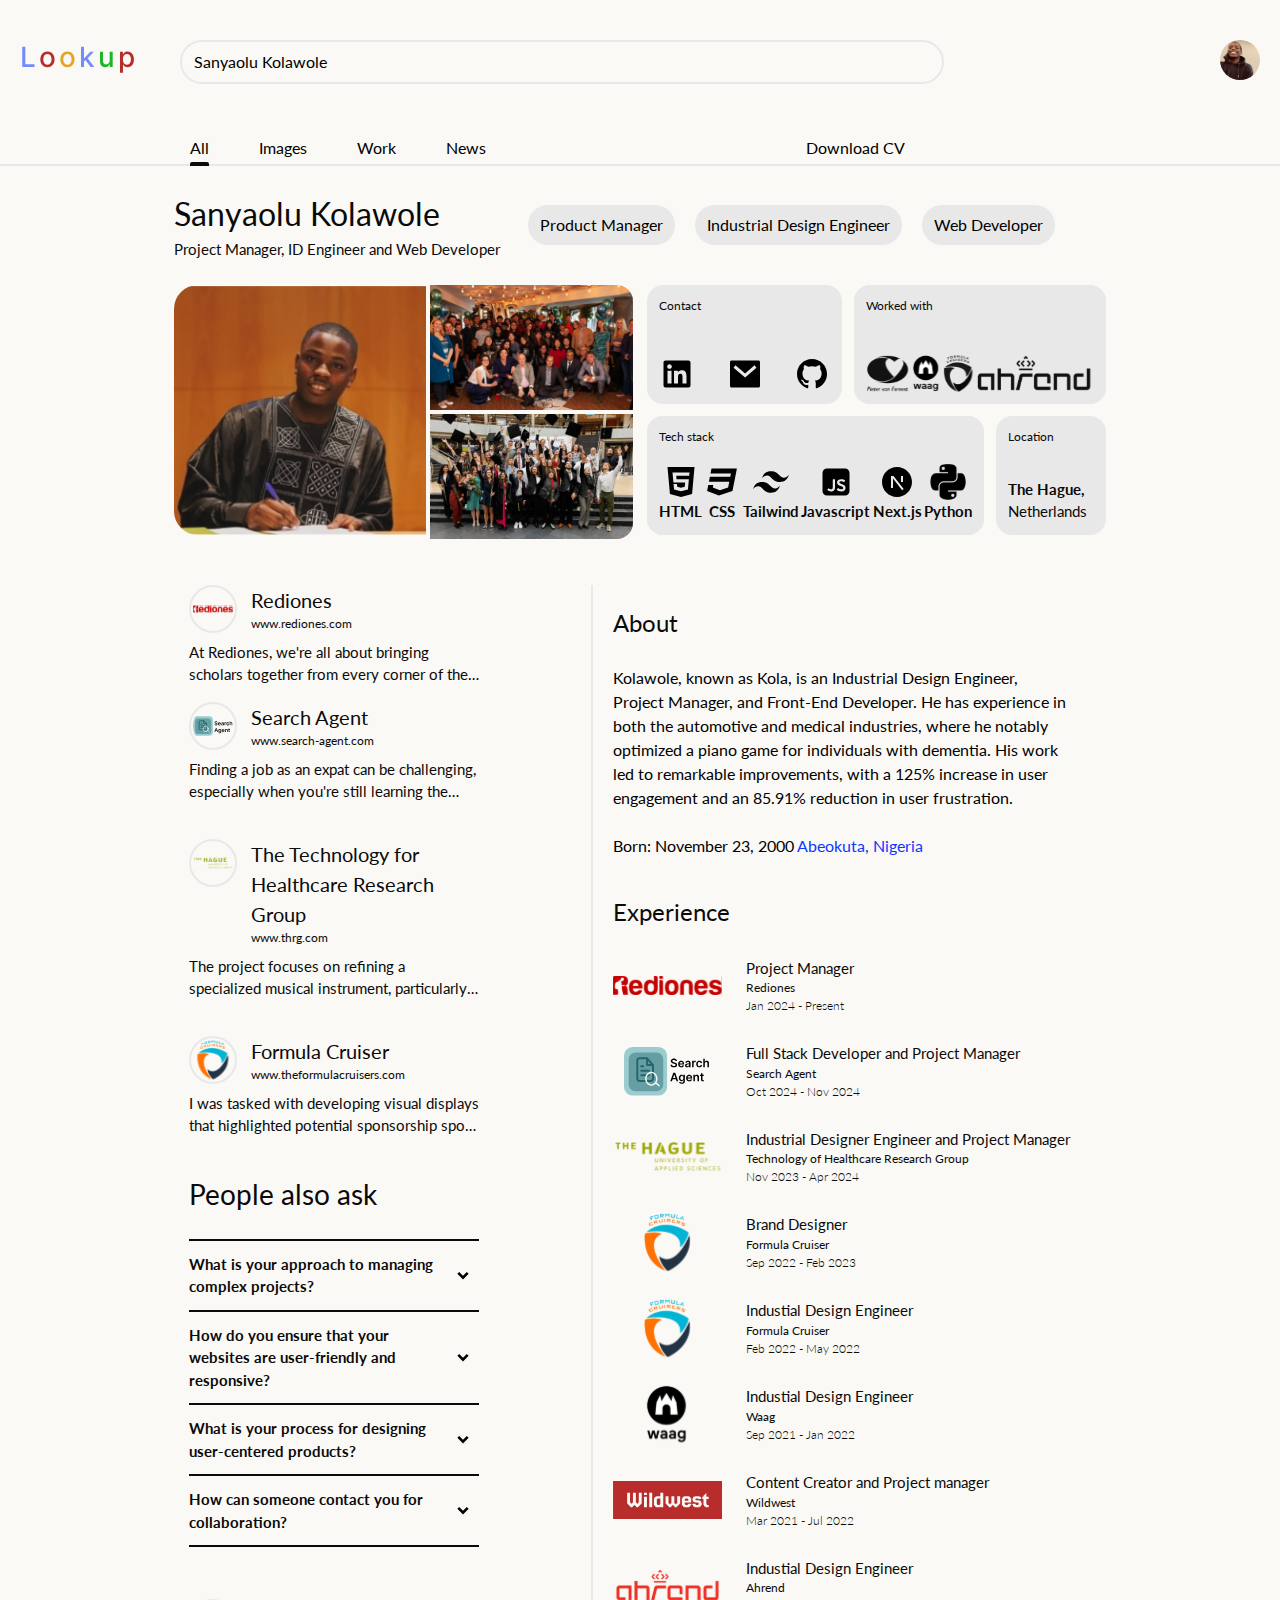
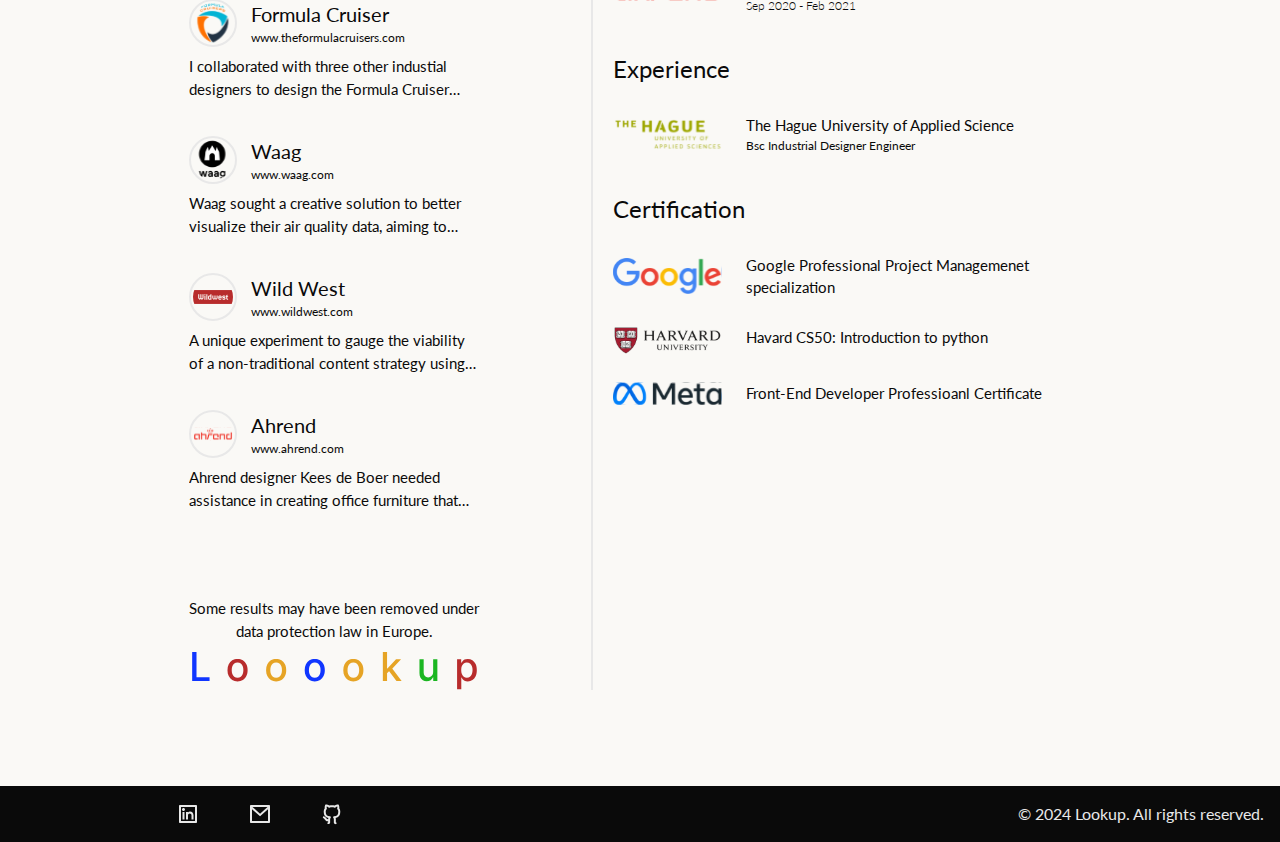
==== index.html @ 311775d8 "updated wildwest logo" ====
<!DOCTYPE html>
<html lang="en">
  <head>
    <meta charset="UTF-8" />
    <meta name="viewport" content="width=device-width, initial-scale=1.0" />
    <title>lookup</title>
    <link rel="stylesheet" href="src/output.css" />
    <link rel="preconnect" href="https://fonts.googleapis.com" />
    <link rel="preconnect" href="https://fonts.gstatic.com" crossorigin />
    <link
      href="https://fonts.googleapis.com/css2?family=Lato:ital,wght@0,100;0,300;0,400;0,700;0,900;1,100;1,300;1,400;1,700;1,900&display=swap"
      rel="stylesheet"
    />
    <script>
      !(function (t, e) {
        var o, n, p, r;
        e.__SV ||
          ((window.posthog = e),
          (e._i = []),
          (e.init = function (i, s, a) {
            function g(t, e) {
              var o = e.split(".");
              2 == o.length && ((t = t[o[0]]), (e = o[1])),
                (t[e] = function () {
                  t.push([e].concat(Array.prototype.slice.call(arguments, 0)));
                });
            }
            ((p = t.createElement("script")).type = "text/javascript"),
              (p.crossOrigin = "anonymous"),
              (p.async = !0),
              (p.src =
                s.api_host.replace(".i.posthog.com", "-assets.i.posthog.com") +
                "/static/array.js"),
              (r = t.getElementsByTagName("script")[0]).parentNode.insertBefore(
                p,
                r
              );
            var u = e;
            for (
              void 0 !== a ? (u = e[a] = []) : (a = "posthog"),
                u.people = u.people || [],
                u.toString = function (t) {
                  var e = "posthog";
                  return (
                    "posthog" !== a && (e += "." + a), t || (e += " (stub)"), e
                  );
                },
                u.people.toString = function () {
                  return u.toString(1) + ".people (stub)";
                },
                o =
                  "init capture register register_once register_for_session unregister unregister_for_session getFeatureFlag getFeatureFlagPayload isFeatureEnabled reloadFeatureFlags updateEarlyAccessFeatureEnrollment getEarlyAccessFeatures on onFeatureFlags onSessionId getSurveys getActiveMatchingSurveys renderSurvey canRenderSurvey getNextSurveyStep identify setPersonProperties group resetGroups setPersonPropertiesForFlags resetPersonPropertiesForFlags setGroupPropertiesForFlags resetGroupPropertiesForFlags reset get_distinct_id getGroups get_session_id get_session_replay_url alias set_config startSessionRecording stopSessionRecording sessionRecordingStarted captureException loadToolbar get_property getSessionProperty createPersonProfile opt_in_capturing opt_out_capturing has_opted_in_capturing has_opted_out_capturing clear_opt_in_out_capturing debug".split(
                    " "
                  ),
                n = 0;
              n < o.length;
              n++
            )
              g(u, o[n]);
            e._i.push([i, s, a]);
          }),
          (e.__SV = 1));
      })(document, window.posthog || []);
      posthog.init("phc_yJluvM4KybsiggqCRizB8sXLHaug8y3maXIT8LB8b5T", {
        api_host: "https://eu.i.posthog.com",
        person_profiles: "identified_only", // or 'always' to create profiles for anonymous users as well
      });
    </script>
  </head>
  <body class="bg-[#FAF9F6] font-sans flex-grow">
    <!-- header starts here -->
    <header class="min-h-11 px-5 pt-10 pb-[32px] md:pb-[52px]">
      <div
        class="hdrContainer flex flex-col flex-wrap space-x-0 sm:space-x-7 sm:flex-row gap-4"
      >
        <div class="sm:mb-0 flex justify-center">
          <a href=""
            ><img src="assets/logo/logo.svg" alt="lookup logo" class="block"
          /></a>
        </div>
        <div class="flex-1">
          <input
            type="text"
            value="Sanyaolu Kolawole"
            class="border-[#E8E8E8] border-2 bg-[#faf9f6] px-3 py-2 bg-none max-w-[764px] w-full rounded-full"
            readonly
            name="search"
          />
        </div>
        <div>
          <img
            src="assets/images/profile.jpg"
            alt="profile picture"
            class="size-10 rounded-full hidden sm:block"
          />
        </div>
      </div>
    </header>

    <!-- nav starts here -->
    <nav class="border-b-2 border-b-[#e8e8e8]">
      <ul class="flex pl-[15px] items-center xl:pl-[190px]">
        <!-- all -->
        <li
          class="relative flex justify-center items-center mr-[25px] sm:mr-[50px] group js-nav"
        >
          <a href="" class="pb-1"
            >All
            <span
              class="rounded-t-sm border-2 border-[#0a0a0a] absolute mt-[26px] left-0 right-0 opacity-100 js-navline"
            ></span>
          </a>
        </li>

        <!-- images -->
        <li
          class="relative flex justify-center items-center mr-[25px] sm:mr-[50px] group js-nav"
        >
          <a class="pb-1 cursor-pointer" onclick="runimages()"
            >Images
            <span
              class="rounded-t-sm border-2 border-[#0a0a0a] absolute mt-[26px] left-0 right-0 opacity-0 js-navline"
            ></span>
          </a>
        </li>

        <!-- work -->
        <li
          class="relative flex justify-center items-center mr-[25px] sm:mr-[50px] group cursor-pointer js-nav open"
        >
          <a class="pb-1 js-work" onclick="runProjects()"
            >Work
            <span
              class="rounded-t-sm border-2 border-[#0a0a0a] absolute mt-[26px] left-0 right-0 opacity-0 js-navline"
            ></span>
          </a>
        </li>

        <!-- News -->
        <li
          class="relative flex justify-center items-center mr-[25px] sm:mr-[50px] group js-nav cursor-pointer"
          onclick="myNews()"
        >
          <a class="pb-1"
            >News
            <span
              class="rounded-t-sm border-2 border-[#0a0a0a] absolute mt-[26px] left-0 right-0 opacity-0 js-navline"
            ></span>
          </a>
        </li>
        <!-- cv uses media queries -->
        <li
          class="relative flex justify-end items-center sm:ml-[30px] md:ml-[50px] lg:ml-[270px] group"
        >
          <a href="assets/My resume.pdf" download class="pb-1">
            <span class="block max-s-phone:hidden">Download CV</span>
            <span class="hidden max-s-phone:block">CV</span>
          </a>
        </li>
      </ul>
    </nav>

    <!-- profile section starts here -->
    <section class="px-[15px] mt-[24px] js-profile xl:px-[174px]">
      <!-- roles nav starts here -->
      <header class="flex items-center mb-[16px] sm:mb-[36px] lg:mb-0">
        <div>
          <h1>Sanyaolu Kolawole</h1>
          <h5>Project Manager, ID Engineer and Web Developer</h5>
        </div>
        <!-- filter btn starts here -->
        <div
          class="flex-grow flex-wrap hidden items-center ml-[5px] min-h-[42px] sm:flex md:ml-[28px] md:space-x-[20px]"
        >
          <a
            class="filter-btn rounded-full bg-[#e8e8e8] px-3 py-2 cursor-pointer mr-[2px] mb-[8px] md:mr-0 md:mb-0"
            data-filter="pm"
          >
            Product Manager
          </a>
          <a
            class="filter-btn rounded-full bg-[#e8e8e8] px-3 py-2 cursor-pointer"
            data-filter="ide"
          >
            <span class="block lg-fit:hidden">IDE</span>
            <span class="hidden lg-fit:block">Industrial Design Engineer</span>
          </a>
          <a
            class="filter-btn rounded-full bg-[#e8e8e8] px-3 py-2 cursor-pointer"
            data-filter="webdev"
          >
            Web Developer
          </a>
        </div>
      </header>

      <!-- filter btn for screen below 640px -->
      <div
        class="flex-wrap justify-between flex items-center min-h-[42px] sm:hidden mb-4"
      >
        <a
          class="filter-btn rounded-full bg-[#e8e8e8] px-3 py-2 cursor-pointer"
          data-filter="pm"
        >
          Product Manager
        </a>

        <!-- web dev starts here -->
        <a
          class="filter-btn rounded-full bg-[#e8e8e8] px-3 py-2 cursor-pointer"
          data-filter="webdev"
        >
          Web Developer
        </a>

        <!-- ide starts here -->
        <a
          class="filter-btn rounded-full bg-[#e8e8e8] px-3 py-2 cursor-pointer max-s-phone:mt-2"
          data-filter="ide"
        >
          <span class="block sm-fit:hidden">IDE</span>
          <span class="block max-sm-fit:hidden"
            >Industrial Design Engineer</span
          >
        </a>
      </div>

      <!-- image and contact section -->
      <section
        class="mt-[24px] flex flex-col w-full mb-[50px] js-aboutMe lg:flex-row"
      >
        <!-- image saction starts here -->
        <section
          class="flex h-[200px] md:h-[250px] space-x-1 w-full mb-4 lg:mb-0 lg:max-w-[750px]"
        >
          <img
            src="assets/images/main.jpg"
            alt=""
            class="rounded-l-3xl w-[55%] object-cover"
          />
          <div class="flex flex-col space-y-1 h-full w-[45%]">
            <img
              src="assets/images/main1.jpg"
              alt=""
              class="h-1/2 rounded-tr-2xl object-cover"
            />
            <img
              src="assets/images/main2.jpg"
              alt=""
              class="h-1/2 rounded-br-2xl object-cover"
            />
          </div>
        </section>

        <!-- contact section starts here -->
        <section
          class="grid grid-cols-[150px_1fr_auto] md:grid-cols-[195px_1fr_auto] grid-rows-2 gap-3 w-full lg:ml-[14px] lg:max-w-[500px]"
        >
          <!-- contact starts -->
          <div
            class="flex flex-col justify-between p-[12px] bg-[#e8e8e8] rounded-2xl"
          >
            <h6>Contact</h6>
            <div class="flex justify-between">
              <a
                href="https://www.linkedin.com/in/kolawole-sanyaolu-31812419a/"
                target="_blank"
                rel="noopener noreferrer"
                ><img src="assets/logo/linkedin-box-fill.svg" alt=""
              /></a>
              <a
                href="mailto:sanyaolukolawole202@gmail.com"
                target="_blank"
                rel="noopener noreferrer"
                ><img src="assets/logo/mail-fill.svg" alt=""
              /></a>
              <a
                href="https://github.com/emmanuelmax123"
                target="_blank"
                rel="noopener noreferrer"
                ><img src="assets/logo/github-fill.svg" alt=""
              /></a>
            </div>
          </div>

          <!-- worked with starts -->
          <div class="col-span-2 bg-[#e8e8e8] rounded-2xl">
            <div
              class="flex flex-col justify-between p-[12px] bg-[#e8e8e8] rounded-2xl h-full"
            >
              <h6>Worked with</h6>
              <div class="flex justify-between">
                <a
                  href="https://pietervanforeest.nl/"
                  target="_blank"
                  rel="noopener noreferrer"
                  ><img
                    src="assets/logo/pvf.svg"
                    alt=""
                    class="hidden xs-higher:block"
                /></a>

                <a
                  href="https://waag.org/en/"
                  target="_blank"
                  rel="noopener noreferrer"
                  ><img src="assets/logo/waag.svg" alt=""
                /></a>

                <a
                  href="https://theformulacruisers.com/"
                  target="_blank"
                  rel="noopener noreferrer"
                  ><img
                    src="assets/logo/fc.svg"
                    alt=""
                    class="hidden xs-higher:block"
                /></a>

                <a
                  href="https://www.ahrend.com/en/"
                  target="_blank"
                  rel="noopener noreferrer"
                  ><img src="assets/logo/ahrend.svg" alt=""
                /></a>
              </div>
            </div>
          </div>

          <!-- tech stach starts here -->
          <div class="col-span-3 md:col-span-2 bg-[#e8e8e8] rounded-2xl">
            <div
              class="flex flex-col justify-between p-[12px] bg-[#e8e8e8] rounded-2xl h-full"
            >
              <h6>Tech stack</h6>
              <div class="flex justify-between items-center">
                <div class="flex flex-col items-center">
                  <img src="assets/logo/html5-fill.svg" alt="" />
                  <h5 class="font-bold">HTML</h5>
                </div>
                <div class="flex flex-col items-center">
                  <img src="assets/logo/css3-fill.svg" alt="" />
                  <h5 class="font-bold">CSS</h5>
                </div>
                <div class="flex flex-col items-center max-s-phone:hidden">
                  <img src="assets/logo/tailwind-css-fill.svg" alt="" />
                  <h5 class="font-bold block max-xs-:hidden">Tailwind</h5>
                  <h5 class="font-bold hidden xs-:block">Tailwind Css</h5>
                </div>
                <div class="flex flex-col items-center">
                  <img src="assets/logo/javascript-fill.svg" alt="" />
                  <h5 class="font-bold">Javascript</h5>
                </div>
                <div class="flex flex-col items-center">
                  <img src="assets/logo/nextjs-fill.svg" alt="" />
                  <h5 class="font-bold">Next.js</h5>
                </div>
                <div class="flex flex-col items-center">
                  <img src="assets/logo/python.svg" alt="" />
                  <h5 class="font-bold">Python</h5>
                </div>
              </div>
            </div>
          </div>

          <!-- location starts here -->
          <div
            class="flex-col justify-between p-[12px] bg-[#e8e8e8] rounded-2xl h-full w-[110px] hidden md:flex"
          >
            <h6>Location</h6>
            <h5><span class="font-bold">The Hague, </span><br />Netherlands</h5>
          </div>
        </section>
      </section>
    </section>

    <!-- main contennt starts here -->
    <div
      class="px-[15px] flex js-maincontent xl:mx-[174px] lg:mt-[24px] min-h-[260px]"
    >
      <!-- experience post -->
      <section
        class="flex flex-col w-full js-main xl:pr-28 lg:max-w-[750px] lg:pr-16"
      >
        <!-- about me section for smaller screen -->
        <section class="mb-[36px] lg:hidden js-smallAbout">
          <h3 class="mb-3 lg:mb-[25px]">About</h3>
          <p class="mb-2">
            Kolawole, known as Kola, is an Industrial Design Engineer, Project
            Manager, and Front-End Developer. He has experience in both the
            automotive and medical industries, where he notably optimized a
            piano game for individuals with dementia. His work led to remarkable
            improvements, with a 125% increase in user engagement and an 85.91%
            reduction in user frustration.
          </p>

          <p>
            Born: November 23, 2000
            <a
              href="https://www.google.com/maps/place/Abeokuta,+Ogun+State,+Nigeria/@7.167355,3.277574,12z/data=!3m1!4b1!4m6!3m5!1s0x103a4bf6995dfc7f:0x6734fcf62892478d!8m2!3d7.147502!4d3.3619356!16zL20vMDEwZHI?entry=ttu&g_ep=EgoyMDI0MTAyMy4wIKXMDSoASAFQAw%3D%3D"
              class="text-[#1036FF]"
              target="_blank"
              rel="noopener noreferrer"
              >Abeokuta, Nigeria</a
            >
          </p>
          <!-- location starts here -->
          <p class="hidden max-md:block mt-1">
            Location:
            <a
              href="https://www.google.com/maps/place/The+Hague/@52.071731,4.2274677,12z/data=!3m1!4b1!4m6!3m5!1s0x47c5b72f4298bd71:0x400de5a8d1e6c10!8m2!3d52.0704978!4d4.3006999!16zL20vMDdnMF8?entry=ttu&g_ep=EgoyMDI0MTAyOS4wIKXMDSoASAFQAw%3D%3D"
              class="text-[#1036FF]"
              target="_blank"
              rel="noopener noreferrer"
              >The Hague</a
            >, Netherlands
          </p>
        </section>

        <!-- Rediones start -->
        <div class="flex flex-col mb-[16px] pm js-forNews">
          <div class="flex">
            <img
              src="assets/logo/rediones-color.svg"
              alt=""
              class="rounded-full size-12 mr-[14px] border-2 border-[#e8e8e8] p-[2px] flex justify-center items-center cursor-pointer"
            />
            <div class="mb-2">
              <h4>Rediones</h4>
              <a target="_blank" rel="noopener noreferrer"
                ><h6>www.rediones.com</h6></a
              >
            </div>
          </div>
          <div class="line-clamp-2 open-btn cursor-pointer">
            <h5>
              At Rediones, we're all about bringing scholars together from every
              corner of the world. Our platform creates an inclusive and diverse
              community where sharing ideas, working on exciting projects,
              making new friends, and even having some fun are all part of the
              journey.
            </h5>
          </div>

          <!-- dialog starts here -->
          <dialog
            class="p-5 flex-col bg-[#faf9f6] rounded-2xl outline-none text-[#0a0a0a] modal max-md:max-w-[90%] lg:max-w-[1000px]"
          >
            <!-- cancel icon starts here -->
            <div
              class="h-[36px] close-btn float-end rounded-2xl cursor-pointer"
            >
              <img src="assets/logo/close-fill.svg" alt="" />
            </div>

            <!-- hero image + info starts here -->
            <div class="flex w-full max-md:flex-col">
              <img
                src="assets/images/rediones landing page.svg"
                alt=""
                class="w-[498px] h-[256px] mr-5 rounded-xl border-2 border-[#e8e8e8] max-md:mb-4 max-md:w-full max-md:h-full max-s-phone:mr-0"
              />
              <div
                class="space-y-5 flex flex-col justify-center mr-[25px] max-s-phone:mr-0"
              >
                <!-- aboust starts here -->
                <div class="flex items-start">
                  <h3 class="w-1/5 max-s-phone:w-1/3">About</h3>
                  <p class="w-4/5 max-s-phone:w-2/3">
                    At Rediones, we're all about bringing scholars together from
                    every corner of the world. Our platform creates an inclusive
                    and diverse community where sharing ideas, working on
                    exciting projects, making new friends, and even having some
                    fun are all part of the journey.
                  </p>
                </div>

                <!-- role starts here -->
                <div class="flex items-center">
                  <h3 class="w-1/5 max-s-phone:w-1/3">Role</h3>
                  <p class="w-4/5 max-s-phone:w-2/3">
                    Project Manager & Founder
                  </p>
                </div>

                <!-- tech stack -->
                <div class="flex items-center">
                  <h3 class="w-1/5 max-s-phone:w-1/3">Stack</h3>
                  <div class="w-4/5 space-x-2 flex max-s-phone:w-2/3">
                    <img src="assets/logo/file-excel-2-fill.svg" alt="" />
                    <img src="assets/logo/file-word-2-fill.svg" alt="" />
                    <img src="assets/logo/notion-fill.svg" alt="" />
                  </div>
                </div>
              </div>
            </div>
          </dialog>
        </div>

        <!-- search agarnt start -->
        <div class="flex flex-col mb-[36px] webdev pm js-forNews">
          <div class="flex">
            <img
              src="assets/logo/searchagent.svg"
              alt=""
              class="rounded-full size-12 mr-[14px] border-2 border-[#e8e8e8] p-[2px] flex justify-center items-center cursor-pointer"
            />
            <div class="mb-2">
              <h4>Search Agent</h4>
              <a target="_blank" rel="noopener noreferrer"
                ><h6>www.search-agent.com</h6></a
              >
            </div>
          </div>
          <div class="line-clamp-2 open-btn cursor-pointer">
            <h5>
              Finding a job as an expat can be challenging, especially when
              you're still learning the local language. That's why I decided to
              build Search Agent—a web scraping platform that filters job
              listings based on your preferred language.
            </h5>
          </div>

          <!-- dialog starts here -->
          <dialog
            class="p-5 flex-col bg-[#faf9f6] rounded-2xl outline-none text-[#0a0a0a] modal max-md:max-w-[90%] lg:max-w-[1000px]"
          >
            <!-- cancel icon starts here -->
            <div
              class="h-[36px] close-btn float-end rounded-2xl cursor-pointer"
            >
              <img src="assets/logo/close-fill.svg" alt="" />
            </div>

            <!-- hero image + info starts here -->
            <div class="flex w-full max-md:flex-col">
              <img
                src="assets/images/searchagent.jpg"
                alt=""
                class="w-[498px] h-[256px] mr-5 rounded-xl border-2 border-[#e8e8e8] max-sm:object-contain max-md:mb-4 max-md:w-full max-md:h-full max-s-phone:mr-0"
              />
              <div
                class="space-y-5 flex flex-col justify-center mr-[25px] max-s-phone:mr-0"
              >
                <!-- aboust starts here -->
                <div class="flex items-start">
                  <h3 class="w-1/5 max-s-phone:w-1/3">About</h3>
                  <p class="w-4/5 max-s-phone:w-2/3">
                    Finding a job as an expat can be challenging, especially
                    when you're still learning the local language. That's why I
                    decided to build Search Agent—a web scraping platform that
                    filters job listings based on your preferred language.
                  </p>
                </div>

                <!-- role starts here -->
                <div class="flex items-center">
                  <h3 class="w-1/5 max-s-phone:w-1/3">Role</h3>
                  <p class="w-4/5 max-s-phone:w-2/3">Full Stack Developer</p>
                </div>

                <!-- tech stack -->
                <div class="flex items-center">
                  <h3 class="w-1/5 max-s-phone:w-1/3">Stack</h3>
                  <div class="w-4/5 space-x-2 flex max-s-phone:w-2/3">
                    <img src="assets/logo/html5-fill.svg" alt="" />
                    <img src="assets/logo/tailwind-css-fill.svg" alt="" />
                    <img src="assets/logo/javascript-fill.svg" alt="" />
                  </div>
                </div>

                <!-- view code -->
                <div class="flex items-center">
                  <h3 class="w-1/5 max-s-phone:w-1/3">Code</h3>
                  <button class="w-4/5 focus:outline-none max-s-phone:w-2/3">
                    <a
                      href="https://github.com/emmanuelmax123/front-end.git"
                      target="_blank"
                      rel="noopener noreferrer"
                    >
                      <img src="assets/logo/github-fill.svg" alt=""
                    /></a>
                  </button>
                </div>
              </div>
            </div>
          </dialog>
        </div>

        <!-- mdt starts -->
        <div class="flex flex-col mb-[36px] ide pm js-forNews">
          <div class="flex">
            <img
              src="assets/logo/thaus-color.svg"
              alt=""
              class="rounded-full size-12 mr-[14px] border-2 border-[#e8e8e8] p-[2px]"
            />
            <div class="mb-2">
              <h4>The Technology for Healthcare Research Group</h4>
              <a
                data-href="https://www.thuas.com/research/research-groups/technology-health-care"
                target="_blank"
                class="rmvlink"
                rel="noopener noreferrer"
                ><h6>www.thrg.com</h6></a
              >
            </div>
          </div>
          <div class="line-clamp-2 open-btn cursor-pointer">
            <h5>
              The project focuses on refining a specialized musical instrument,
              particularly a piano, designed to cater to individuals with
              dementia. In this project, I collaborated with two music therapist
              to test the prototype with dementia patients, reviewd my finding
              and use
            </h5>
          </div>

          <!-- dialog starts here -->
          <dialog
            class="p-5 flex-col bg-[#faf9f6] rounded-2xl outline-none text-[#0a0a0a] modal max-md:max-w-[90%] lg:max-w-[1000px]"
          >
            <!-- cancel icon starts here -->
            <div
              class="h-[36px] close-btn float-end rounded-2xl cursor-pointer"
            >
              <img src="assets/logo/close-fill.svg" alt="" />
            </div>

            <!-- hero image + info starts here -->
            <div class="flex w-full max-md:flex-col">
              <img
                src="assets/images/MDT.png"
                alt=""
                class="w-[498px] h-[256px] mr-5 rounded-xl border-2 border-[#e8e8e8] max-sm:object-contain max-md:w-full max-md:mb-4 max-md:h-full max-s-phone:mr-0"
              />
              <div
                class="space-y-5 flex flex-col justify-center mr-[25px] max-s-phone:mr-0"
              >
                <!-- aboust starts here -->
                <div class="flex items-start">
                  <h3 class="w-1/5 max-s-phone:w-1/3">About</h3>
                  <p class="w-4/5 max-s-phone:w-2/3">
                    The project focuses on refining a specialized musical
                    instrument, particularly a piano, designed to cater to
                    individuals with dementia. In this project, I collaborated
                    with two music therapist to test the prototype with dementia
                    patients, reviewd my finding and use the insights to refine
                    the software of the MDT prototype, resulting in a 85.91%
                    decrease in user frustraction compared to the older version.
                  </p>
                </div>

                <!-- role starts here -->
                <div class="flex items-center">
                  <h3 class="w-1/5 max-s-phone:w-1/3">Role</h3>
                  <p class="w-4/5 max-s-phone:w-2/3">
                    Industrial Design Engineer and Project Manager
                  </p>
                </div>

                <!-- tech stack -->
                <div class="flex items-center">
                  <h3 class="w-1/5 max-s-phone:w-1/3">Stack</h3>
                  <div class="w-4/5 max-s-phone:w-2/3">
                    <img src="assets/logo/python.svg" alt="" />
                  </div>
                </div>
              </div>
            </div>
          </dialog>
        </div>

        <!-- Formula Cruiser -->
        <div class="flex flex-col mb-[36px] ide js-forNews">
          <div class="flex">
            <img
              src="assets/logo/fc-color.svg"
              alt=""
              class="rounded-full size-12 mr-[14px] border-2 border-[#e8e8e8] p-[2px] flex justify-center items-center"
            />
            <div class="mb-2">
              <h4>Formula Cruiser</h4>
              <a
                data-href="https://theformulacruisers.com/"
                target="_blank"
                class="rmvlink"
                rel="noopener noreferrer"
                ><h6>www.theformulacruisers.com</h6></a
              >
            </div>
          </div>
          <div class="line-clamp-2 open-btn cursor-pointer">
            <h5>
              I was tasked with developing visual displays that highlighted
              potential sponsorship spots on the Formula Cruiser HU-2 race car.
              I collaborated with the finance department to create a
              comprehensive business case for the brand by analyzing market
              trends, customer insights, and competitive
            </h5>
          </div>

          <!-- dialog starts here -->
          <dialog
            class="p-5 flex-col bg-[#faf9f6] rounded-2xl outline-none text-[#0a0a0a] modal max-md:max-w-[90%] lg:max-w-[1000px]"
          >
            <!-- cancel icon starts here -->
            <div
              class="h-[36px] close-btn float-end rounded-2xl cursor-pointer"
            >
              <img src="assets/logo/close-fill.svg" alt="" />
            </div>

            <!-- hero image + info starts here -->
            <div class="flex w-full max-md:flex-col">
              <img
                src="assets/images/formulacruiser.png"
                alt=""
                class="w-[498px] h-[256px] mr-5 rounded-xl border-2 border-[#e8e8e8] max-sm:object-contain max-md:w-full max-md:mb-4 max-md:h-full max-s-phone:mr-0"
              />
              <div
                class="space-y-5 flex flex-col justify-center mr-[25px] max-s-phone:mr-0"
              >
                <!-- aboust starts here -->
                <div class="flex items-start">
                  <h3 class="w-1/5 max-s-phone:w-1/3">About</h3>
                  <p class="w-4/5 max-s-phone:w-2/3">
                    I was tasked with developing visual displays that
                    highlighted potential sponsorship spots on the Formula
                    Cruiser HU-2 race car. I collaborated with the finance
                    department to create a comprehensive business case for the
                    brand by analyzing market trends, customer insights, and
                    competitive landscapes. Additionally, I designed the team's
                    racing shirt.
                  </p>
                </div>

                <!-- role starts here -->
                <div class="flex items-center">
                  <h3 class="w-1/5 max-s-phone:w-1/3">Role</h3>
                  <p class="w-4/5 max-s-phone:w-2/3">Brand Designer</p>
                </div>

                <!-- tech stack -->
                <div class="flex items-center">
                  <h3 class="w-1/5 max-s-phone:w-1/3">Stack</h3>
                  <div class="w-4/5 flex space-x-2 max-s-phone:w-2/3">
                    <img src="assets/logo/file-word-2-fill.svg" alt="" />
                    <img src="assets/logo/blender-fill.svg" alt="" />
                    <img
                      src="assets/logo/adobe-photoshop-logo-svgrepo-com.svg"
                      alt=""
                      class="h-[36px]"
                    />
                  </div>
                </div>
              </div>
            </div>
          </dialog>
        </div>

        <!-- People also ask starts  -->
        <section class="mb-[52px] js-faq js-forNews">
          <h2 class="pb-[24px] border-b-2 border-b-[#0a0a0a]">
            People also ask
          </h2>
          <div class="js-faqs"></div>
        </section>

        <!-- HU4 -->
        <div class="flex flex-col mb-[36px] ide js-forNews">
          <div class="flex">
            <img
              src="assets/logo/fc-color.svg"
              alt=""
              class="rounded-full size-12 mr-[14px] border-2 border-[#e8e8e8] p-[2px]"
            />
            <div class="mb-2">
              <h4>Formula Cruiser</h4>
              <a
                data-href="https://theformulacruisers.com/"
                target="_blank"
                class="rmvlink"
                rel="noopener noreferrer"
                ><h6>www.theformulacruisers.com</h6></a
              >
            </div>
          </div>
          <div class="line-clamp-2 open-btn cursor-pointer">
            <h5>
              I collaborated with three other industial designers to design the
              Formula Cruiser HU-4 electric race-car according to the most
              recent (2022) FS regulations. The design mu
            </h5>
          </div>

          <!-- dialog starts here -->
          <dialog
            class="p-5 flex-col bg-[#faf9f6] rounded-2xl outline-none text-[#0a0a0a] modal max-md:max-w-[90%] lg:max-w-[1000px]"
          >
            <!-- cancel icon starts here -->
            <div
              class="h-[36px] close-btn float-end rounded-2xl cursor-pointer"
            >
              <img src="assets/logo/close-fill.svg" alt="" />
            </div>

            <!-- hero image + info starts here -->
            <div class="flex w-full max-md:flex-col">
              <img
                src="assets/images/hu4.png"
                alt=""
                class="w-[498px] h-[256px] mr-5 rounded-xl border-2 border-[#e8e8e8] max-sm:object-contain max-md:w-full max-md:mb-4 max-md:h-full max-s-phone:mr-0"
              />
              <div
                class="space-y-5 flex flex-col justify-center mr-[25px] max-s-phone:mr-0"
              >
                <!-- aboust starts here -->
                <div class="flex items-start w-full">
                  <h3 class="w-1/5 max-s-phone:w-1/3">About</h3>
                  <p class="w-4/5 max-s-phone:w-2/3">
                    I collaborated with three other industial designers to
                    design the Formula Cruiser HU-4 electric race-car according
                    to the most recent (2022) FS regulations. The design must be
                    functional, producing downforce and grip through the
                    manipulation of airflow over and under the car, whilst being
                    aesthetically pleasing, memorable and marketable.
                  </p>
                </div>

                <!-- role starts here -->
                <div class="flex items-center">
                  <h3 class="w-1/5 max-s-phone:w-1/3">Role</h3>
                  <p class="w-4/5 max-s-phone:w-2/3">
                    Industrial Design Engineer
                  </p>
                </div>
              </div>
            </div>
          </dialog>
        </div>

        <!-- Waag -->
        <div class="flex flex-col mb-[36px] ide js-forNews">
          <div class="flex">
            <img
              src="assets/logo/waag.svg"
              alt=""
              class="rounded-full size-12 mr-[14px] border-2 border-[#e8e8e8] p-[2px]"
            />
            <div class="mb-2">
              <h4>Waag</h4>
              <a
                data-href="https://waag.org/en/"
                target="_blank"
                class="rmvlink"
                rel="noopener noreferrer"
                ><h6>www.waag.com</h6></a
              >
            </div>
          </div>
          <div class="line-clamp-2 open-btn cursor-pointer">
            <h5>
              Waag sought a creative solution to better visualize their air
              quality data, aiming to raise greater awareness about the issue.
              My team and I were tasked with addressing this challenge. We
              developed the Airbox prototype,
            </h5>
          </div>

          <!-- dialog starts here -->
          <dialog
            class="p-5 flex-col bg-[#faf9f6] rounded-2xl outline-none text-[#0a0a0a] modal max-md:max-w-[90%] lg:max-w-[1000px]"
          >
            <!-- cancel icon starts here -->
            <div
              class="h-[36px] close-btn float-end rounded-2xl cursor-pointer"
            >
              <img src="assets/logo/close-fill.svg" alt="" />
            </div>

            <!-- hero image + info starts here -->
            <div class="flex w-full max-md:flex-col">
              <img
                src="assets/images/Airbox front.png"
                alt=""
                class="w-[498px] h-[256px] mr-5 rounded-xl border-2 border-[#e8e8e8] max-sm:object-contain max-md:mb-4 max-md:w-full max-md:h-full max-s-phone:mr-0"
              />
              <div
                class="space-y-5 flex flex-col justify-center mr-[25px] max-s-phone:mr-0"
              >
                <!-- aboust starts here -->
                <div class="flex items-start">
                  <h3 class="w-1/5 max-s-phone:w-1/3">About</h3>
                  <p class="w-4/5 max-s-phone:w-2/3">
                    Waag sought a creative solution to better visualize their
                    air quality data, aiming to raise greater awareness about
                    the issue. My team and I were tasked with addressing this
                    challenge. We developed the Airbox prototype, which utilized
                    Waag's data to display air quality through dynamic visual
                    effects using lights and smoke.
                  </p>
                </div>

                <!-- role starts here -->
                <div class="flex items-center">
                  <h3 class="w-1/5 max-s-phone:w-1/3">Role</h3>
                  <p class="w-4/5 max-s-phone:w-2/3">
                    Industrial Design Engineer
                  </p>
                </div>

                <!-- stack starts here -->
                <div class="flex items-center">
                  <h3 class="w-1/5 max-s-phone:w-1/3">Stack</h3>
                  <div class="w-4/5 max-s-phone:w-2/3">
                    <img src="assets/logo/blender-fill.svg" alt="" />
                  </div>
                </div>
              </div>
            </div>
          </dialog>
        </div>

        <!-- Wildwest -->
        <div class="flex flex-col mb-[36px] pm js-forNews">
          <div class="flex">
            <img
              src="assets/logo/wildwest.svg"
              alt=""
              class="rounded-full size-12 mr-[14px] border-2 border-[#e8e8e8] p-[2px]"
            />
            <div class="mb-2">
              <h4>Wild West</h4>
              <a
                data-href="https://www.tiktok.com/@wildwest_fut"
                target="_blank"
                class="rmvlink"
                rel="noopener noreferrer"
                ><h6>www.wildwest.com</h6></a
              >
            </div>
          </div>
          <div class="line-clamp-2 open-btn cursor-pointer">
            <h5>
              A unique experiment to gauge the viability of a non-traditional
              content strategy using a faceless and voiceless TikTok account. I
              developed and curated engaging content,
            </h5>
          </div>

          <!-- dialog starts here -->
          <dialog
            class="p-5 flex-col bg-[#faf9f6] rounded-2xl outline-none text-[#0a0a0a] modal max-md:max-w-[90%] lg:max-w-[1000px]"
          >
            <!-- cancel icon starts here -->
            <div
              class="h-[36px] close-btn float-end rounded-2xl cursor-pointer"
            >
              <img src="assets/logo/close-fill.svg" alt="" />
            </div>

            <!-- hero image + info starts here -->
            <div class="flex w-full max-md:flex-col">
              <img
                src="assets/logo/wwstats.svg"
                alt=""
                class="w-[498px] h-[256px] mr-5 rounded-xl border-2 border-[#e8e8e8] max-sm:object-contain max-md:mb-4 max-md:w-full max-md:h-full max-s-phone:mr-0"
              />
              <div
                class="space-y-5 flex flex-col justify-center mr-[25px] max-s-phone:mr-0"
              >
                <!-- aboust starts here -->
                <div class="flex items-start">
                  <h3 class="w-1/5 max-s-phone:w-1/3">About</h3>
                  <p class="w-4/5 max-s-phone:w-2/3">
                    A unique experiment to gauge the viability of a
                    non-traditional content strategy using a faceless and
                    voiceless TikTok account. I developed and curated engaging
                    content, leading to a rapid growth in audience engagement
                    and brand visibility, with that I was able to achieve
                    significant milestones: 100K likes, over 1.6 million views,
                    and expanded follower base to 1,700+ within 16 months. I
                    used Excel to track performance metrics, adapted content
                    strategies based on findings.
                  </p>
                </div>

                <!-- role starts here -->
                <div class="flex items-center">
                  <h3 class="w-1/5 max-s-phone:w-1/3">Role</h3>
                  <p class="w-4/5 max-s-phone:w-2/3">
                    Content Creator and Project Manager
                  </p>
                </div>

                <!-- tech stack -->
                <div class="flex items-center">
                  <h3 class="w-1/5 max-s-phone:w-1/3">Stack</h3>
                  <div class="w-4/5 flex space-x-2 max-s-phone:w-2/3">
                    <img src="assets/logo/tiktok-fill.svg" alt="" />
                    <img src="assets/logo/file-excel-2-fill.svg" alt="" />
                  </div>
                </div>
              </div>
            </div>
          </dialog>
        </div>

        <!-- Ahrend -->
        <div class="flex flex-col mb-[36px] ide js-forNews">
          <div class="flex">
            <img
              src="assets/logo/ahrend-color.svg"
              alt=""
              class="rounded-full size-12 mr-[14px] border-2 border-[#e8e8e8] p-[2px]"
            />
            <div class="mb-2">
              <h4>Ahrend</h4>
              <a
                data-href="https://www.ahrend.com/"
                target="_blank"
                class="rmvlink"
                rel="noopener noreferrer"
                ><h6>www.ahrend.com</h6></a
              >
            </div>
          </div>
          <div class="line-clamp-2 open-btn cursor-pointer">
            <h5>
              Ahrend designer Kees de Boer needed assistance in creating office
              furniture that would encourage employees to return to the
              workplace. Together with my team
            </h5>
          </div>

          <!-- dialog starts here -->
          <dialog
            class="p-5 flex-col bg-[#faf9f6] rounded-2xl outline-none text-[#0a0a0a] modal max-md:max-w-[90%] lg:max-w-[1000px]"
          >
            <!-- cancel icon starts here -->
            <div
              class="h-[36px] close-btn float-end rounded-2xl cursor-pointer"
            >
              <img src="assets/logo/close-fill.svg" alt="" />
            </div>

            <!-- hero image + info starts here -->
            <div class="flex w-full max-md:flex-col">
              <img
                src="assets/images/ahrend.png"
                alt=""
                class="w-[498px] h-[256px] mr-5 rounded-xl border-2 border-[#e8e8e8] max-sm:object-contain max-md:mb-4 max-md:w-full max-md:h-full max-s-phone:mr-0"
              />
              <div
                class="space-y-5 flex flex-col justify-center mr-[25px] max-s-phone:mr-0"
              >
                <!-- aboust starts here -->
                <div class="flex items-start">
                  <h3 class="w-1/5 max-s-phone:w-1/3">About</h3>
                  <p class="w-4/5 max-s-phone:w-2/3">
                    Ahrend designer Kees de Boer needed assistance in creating
                    office furniture that would encourage employees to return to
                    the workplace. Together with my team, we developed a desk
                    solution that enabled workers to communicate effectively
                    while adhering to the 1.5-meter COVID-19 safety regulations.
                  </p>
                </div>

                <!-- role starts here -->
                <div class="flex items-center">
                  <h3 class="w-1/5 max-s-phone:w-1/3">Role</h3>
                  <p class="w-4/5 max-s-phone:w-2/3">
                    Industrial Design Engineer
                  </p>
                </div>
              </div>
            </div>
          </dialog>
        </div>

        <!-- this section was created to hold the news section -->
        <section class="js-mynews hidden mt-[24px] space-y-6">
          <!-- Rediones news -->
          <div class="flex p-4 items-center justify-center space-x-6 w-full">
            <div class="w-4/5 max-s-phone:w-full">
              <h5 class="mb-1 font-bold">Managerial Expectation: Rediones</h5>
              <h5>
                Kola moved into a managerial role at Rediones, aiming to drive
                its growth and explore its potential impact on student
                communities.
              </h5>
              <h6 class="mt-2">Jan 2024</h6>
            </div>
            <div class="w-1/5 max-s-phone:hidden">
              <img
                src="assets/images/rediones5-symbol-white-final.jpg"
                alt=""
                class="rounded-md"
              />
            </div>
          </div>

          <!-- search agent news -->
          <div class="flex p-4 items-center space-x-6 w-full">
            <div class="w-4/5 max-s-phone:w-full">
              <h5 class="mb-1 font-bold">The expat job search solution</h5>
              <h5>
                Kola has enback on the journey to build serach agent, a way to
                ease the job search for expats.
              </h5>
              <h6 class="mt-2">Oct 2024</h6>
            </div>
          </div>

          <!-- mdt news -->
          <div class="flex p-4 items-center justify-center space-x-6 w-full">
            <div class="w-4/5 max-s-phone:w-full">
              <h5 class="mb-1 font-bold">The Future of Demantia Care</h5>
              <h5>
                Kola is embacking a 6 months contact to work with the Technology
                of healthcare Reseach Group to work on the MDT a musical
                instrument for People with dementia.
              </h5>
              <h6 class="mt-2">Nov 2023</h6>
            </div>
            <div class="w-1/5 max-s-phone:hidden">
              <img
                src="assets/images/MicrosoftTeams-image (26) 1.jpg"
                alt=""
                class="rounded-md w-full"
              />
            </div>
          </div>

          <!-- Hu2 News -->
          <div class="flex p-4 items-center justify-center space-x-6 w-full">
            <div class="w-4/5 max-s-phone:w-full">
              <h5 class="mb-1 font-bold">Design meets Business</h5>
              <h5>
                After the concept design of the HU-4, Kola beigns a new journey
                as he will work at the Formula Cruiser as a Brand Designer.
              </h5>
              <h6 class="mt-2">Sept 2022</h6>
            </div>
            <div class="w-1/5 max-s-phone:hidden">
              <img
                src="assets/images/image (22).png"
                alt=""
                class="rounded-md w-full"
              />
            </div>
          </div>

          <!-- Hu4 News -->
          <div class="flex p-4 items-center justify-center space-x-6 w-full">
            <div class="w-4/5 max-s-phone:w-full">
              <h5 class="mb-1 font-bold">
                Engineering, Speed, Style and the Unknown
              </h5>
              <h5>
                With Kola not having prior experience in race car design, how
                will he showcase his vision to his team in this uncharted
                territory? This challenge promises to push his creative
                boundaries and adaptability to the limits.
              </h5>
              <h6 class="mt-2">Fep 2022</h6>
            </div>
            <div class="w-1/5 max-s-phone:hidden">
              <img
                src="assets/images/DSC08945 1.jpg"
                alt=""
                class="rounded-md w-full"
              />
            </div>
          </div>

          <!-- Waag News -->
          <div class="flex p-4 items-center justify-center space-x-6 w-full">
            <div class="w-4/5 max-s-phone:w-full">
              <h5 class="mb-1 font-bold">Visualizing Air: The Waag Project</h5>
              <h5>
                Kola and his team are embacking on a journey to visualize air
                using Waag's data with the aim of better Visualizing the data.
              </h5>
              <h6 class="mt-2">Sep 2021</h6>
            </div>
            <div class="w-1/5 max-s-phone:hidden">
              <img
                src="assets/logo/waag-color.svg"
                alt=""
                class="rounded-md w-full"
              />
            </div>
          </div>

          <!-- Wildwest News -->
          <div class="flex p-4 items-center justify-center space-x-6 w-full">
            <div class="w-4/5 max-s-phone:w-full">
              <h5 class="mb-1 font-bold">
                Going Viral: The Wild West TikTok Experiment
              </h5>
              <h5>
                In an unconventional content experiment, Kola curated a
                faceless, voiceless TikTok account for Wild West, gaining 100K
                likes, 1.6 million views, and 1,700+ followers within 16 months.
              </h5>
              <h6 class="mt-2">Jul 2022</h6>
            </div>
            <div class="w-1/5 max-s-phone:hidden">
              <img
                src="assets/logo/wildwest.svg"
                alt=""
                class="rounded-md w-full"
              />
            </div>
          </div>

          <!-- Ahrend News -->
          <div class="flex p-4 items-center space-x-6 w-full">
            <div class="w-4/5 max-s-phone:w-full">
              <h5 class="mb-1 font-bold">
                Designing for the New Normal: Ahrend Collaboration
              </h5>
              <h5>
                Kola collaborates with three other designers to create
                innovative office furniture, enabling effective communication
                while meeting COVID-19 safety regulations.
              </h5>
              <h6 class="mt-2">Sep 2020</h6>
            </div>
          </div>
        </section>

        <!-- end of scetion-->
        <div
          class="flex flex-col justify-center items-center text-center mt-[50px] js-longLogo"
        >
          <h5>
            Some results may have been removed under data protection law in
            Europe.
          </h5>
          <img src="assets/images/lookup.svg" alt="" />
        </div>
      </section>

      <!-- about me and expereience starts here  -->
      <section
        class="max-w-[500px] js-aboutsection border-l-2 border-l-[#e8e8e8] p-5 hidden lg:block"
      >
        <!-- about me section -->
        <section class="mb-[36px]">
          <h3 class="mb-[25px]">About</h3>
          <p>
            Kolawole, known as Kola, is an Industrial Design Engineer, Project
            Manager, and Front-End Developer. He has experience in both the
            automotive and medical industries, where he notably optimized a
            piano game for individuals with dementia. His work led to remarkable
            improvements, with a 125% increase in user engagement and an 85.91%
            reduction in user frustration.
          </p>
          <br />
          <p>
            Born: November 23, 2000
            <a
              href="https://www.google.com/maps/place/Abeokuta,+Ogun+State,+Nigeria/@7.167355,3.277574,12z/data=!3m1!4b1!4m6!3m5!1s0x103a4bf6995dfc7f:0x6734fcf62892478d!8m2!3d7.147502!4d3.3619356!16zL20vMDEwZHI?entry=ttu&g_ep=EgoyMDI0MTAyMy4wIKXMDSoASAFQAw%3D%3D"
              class="text-[#1036FF]"
              target="_blank"
              rel="noopener noreferrer"
              >Abeokuta, Nigeria</a
            >
          </p>
        </section>

        <!-- Experience section -->
        <section class="space-y-[27px] mb-[36px]">
          <h3>Experience</h3>

          <!-- rediones -->
          <div class="flex">
            <div class="w-1/4 flex items-center justify-center">
              <img src="assets/logo/rediones-color.svg" alt="" />
            </div>

            <div class="ml-6 w-3/4">
              <h5>Project Manager</h5>
              <h6>Rediones</h6>
              <h6 class="font-light">Jan 2024 - Present</h6>
            </div>
          </div>

          <!-- serach agent -->
          <div class="flex">
            <div class="w-1/4 flex items-center justify-center">
              <img src="assets/logo/serachagent-color.svg" alt="" />
            </div>

            <div class="ml-6 w-3/4">
              <h5>Full Stack Developer and Project Manager</h5>
              <h6>Search Agent</h6>
              <h6 class="font-light">Oct 2024 - Nov 2024</h6>
            </div>
          </div>

          <!-- research group -->
          <div class="flex">
            <div class="w-1/4 flex items-center justify-center">
              <img src="assets/logo/thaus-color.svg" alt="" />
            </div>

            <div class="ml-6 w-3/4">
              <h5>Industrial Designer Engineer and Project Manager</h5>
              <h6>Technology of Healthcare Research Group</h6>
              <h6 class="font-light">Nov 2023 - Apr 2024</h6>
            </div>
          </div>

          <!-- formula cruiser -->
          <div class="flex">
            <div class="w-1/4 flex items-center justify-center">
              <img src="assets/logo/fc-color.svg" alt="" />
            </div>

            <div class="ml-6 w-3/4">
              <h5>Brand Designer</h5>
              <h6>Formula Cruiser</h6>
              <h6 class="font-light">Sep 2022 - Feb 2023</h6>
            </div>
          </div>

          <!-- HU4 -->
          <div class="flex">
            <div class="w-1/4 flex items-center justify-center">
              <img src="assets/logo/fc-color.svg" alt="" />
            </div>

            <div class="ml-6 w-3/4">
              <h5>Industial Design Engineer</h5>
              <h6>Formula Cruiser</h6>
              <h6 class="font-light">Feb 2022 - May 2022</h6>
            </div>
          </div>

          <!-- Waag -->
          <div class="flex">
            <div class="w-1/4 flex items-center justify-center">
              <img src="assets/logo/waag-color.svg" alt="" />
            </div>

            <div class="ml-6 w-3/4">
              <h5>Industial Design Engineer</h5>
              <h6>Waag</h6>
              <h6 class="font-light">Sep 2021 - Jan 2022</h6>
            </div>
          </div>

          <!-- Wildwest -->
          <div class="flex">
            <div class="w-1/4 flex items-center justify-center">
              <img src="assets/logo/wildwest.svg" alt="" />
            </div>

            <div class="ml-6 w-3/4">
              <h5>Content Creator and Project manager</h5>
              <h6>Wildwest</h6>
              <h6 class="font-light">Mar 2021 - Jul 2022</h6>
            </div>
          </div>

          <!-- Ahrend -->
          <div class="flex">
            <div class="w-1/4 flex items-center justify-center">
              <img src="assets/logo/ahrend-color.svg" alt="" />
            </div>

            <div class="ml-6 w-3/4">
              <h5>Industial Design Engineer</h5>
              <h6>Ahrend</h6>
              <h6 class="font-light">Sep 2020 - Feb 2021</h6>
            </div>
          </div>
        </section>

        <!-- Education -->
        <section class="space-y-[27px] mb-[36px]">
          <h3>Experience</h3>

          <!-- thaus -->
          <div class="flex">
            <div class="w-1/4 flex items-center justify-center">
              <img src="assets/logo/thaus-color.svg" alt="" />
            </div>

            <div class="ml-6 w-3/4">
              <h5>The Hague University of Applied Science</h5>
              <h6>Bsc Industrial Designer Engineer</h6>
            </div>
          </div>
        </section>

        <!-- Certification -->
        <section class="space-y-[27px]">
          <h3>Certification</h3>

          <!-- Google -->
          <div class="flex">
            <div class="w-1/4 flex items-center justify-center">
              <img src="assets/logo/google.svg" alt="" />
            </div>
            <div class="ml-6 w-3/4">
              <h5>
                Google Professional Project Managemenet <br />
                specialization
              </h5>
            </div>
          </div>

          <!-- Havard -->
          <div class="flex">
            <div class="w-1/4 flex items-center justify-center">
              <img src="assets/logo/harvard.svg" alt="" />
            </div>
            <div class="ml-6 w-3/4">
              <h5>Havard CS50: Introduction to python</h5>
            </div>
          </div>

          <!-- Meta -->
          <div class="flex">
            <div class="w-1/4 flex items-center justify-center">
              <img src="assets/logo/meta.svg" alt="" />
            </div>
            <div class="ml-6 w-3/4">
              <h5>Front-End Developer Professioanl Certificate</h5>
            </div>
          </div>
        </section>
      </section>
    </div>

    <!-- this section was created to hold the images section -->
    <section class="js-imgSection hidden"></section>

    <!-- footer starts  -->
    <footer
      class="p-4 mt-24 bg-[#0a0a0a] text-[#e8e8e8] xs:flex-row xs-higher:flex justify-between"
    >
      <div
        class="flex justify-between items-center ml-4 space-x-4 md:ml-40 md:space-x-12"
      >
        <a
          href="https://www.linkedin.com/in/kolawole-sanyaolu-31812419a/"
          target="_blank"
          rel="noopener noreferrer"
          ><img src="assets/logo/linkedin-box-line-foot.svg" alt=""
        /></a>
        <a
          href="mailto:sanyaolukolawole202@gmail.com"
          target="_blank"
          rel="noopener noreferrer"
          ><img src="assets/logo/mail-line-foot.svg" alt=""
        /></a>
        <a
          href="https://github.com/emmanuelmax123"
          target="_blank"
          rel="noopener noreferrer"
          ><img src="assets/logo/github-line-foot.svg" alt=""
        /></a>
      </div>
      <p class="flex items-center max-xs:justify-end max-xs:mt-2">
        &copy; 2024 Lookup. All rights reserved.
      </p>
    </footer>
  </body>

  <script src="src/script.js"></script>
</html>
---- src/output.css ----
*, ::before, ::after {
  --tw-border-spacing-x: 0;
  --tw-border-spacing-y: 0;
  --tw-translate-x: 0;
  --tw-translate-y: 0;
  --tw-rotate: 0;
  --tw-skew-x: 0;
  --tw-skew-y: 0;
  --tw-scale-x: 1;
  --tw-scale-y: 1;
  --tw-pan-x:  ;
  --tw-pan-y:  ;
  --tw-pinch-zoom:  ;
  --tw-scroll-snap-strictness: proximity;
  --tw-gradient-from-position:  ;
  --tw-gradient-via-position:  ;
  --tw-gradient-to-position:  ;
  --tw-ordinal:  ;
  --tw-slashed-zero:  ;
  --tw-numeric-figure:  ;
  --tw-numeric-spacing:  ;
  --tw-numeric-fraction:  ;
  --tw-ring-inset:  ;
  --tw-ring-offset-width: 0px;
  --tw-ring-offset-color: #fff;
  --tw-ring-color: rgb(59 130 246 / 0.5);
  --tw-ring-offset-shadow: 0 0 #0000;
  --tw-ring-shadow: 0 0 #0000;
  --tw-shadow: 0 0 #0000;
  --tw-shadow-colored: 0 0 #0000;
  --tw-blur:  ;
  --tw-brightness:  ;
  --tw-contrast:  ;
  --tw-grayscale:  ;
  --tw-hue-rotate:  ;
  --tw-invert:  ;
  --tw-saturate:  ;
  --tw-sepia:  ;
  --tw-drop-shadow:  ;
  --tw-backdrop-blur:  ;
  --tw-backdrop-brightness:  ;
  --tw-backdrop-contrast:  ;
  --tw-backdrop-grayscale:  ;
  --tw-backdrop-hue-rotate:  ;
  --tw-backdrop-invert:  ;
  --tw-backdrop-opacity:  ;
  --tw-backdrop-saturate:  ;
  --tw-backdrop-sepia:  ;
  --tw-contain-size:  ;
  --tw-contain-layout:  ;
  --tw-contain-paint:  ;
  --tw-contain-style:  ;
}

::backdrop {
  --tw-border-spacing-x: 0;
  --tw-border-spacing-y: 0;
  --tw-translate-x: 0;
  --tw-translate-y: 0;
  --tw-rotate: 0;
  --tw-skew-x: 0;
  --tw-skew-y: 0;
  --tw-scale-x: 1;
  --tw-scale-y: 1;
  --tw-pan-x:  ;
  --tw-pan-y:  ;
  --tw-pinch-zoom:  ;
  --tw-scroll-snap-strictness: proximity;
  --tw-gradient-from-position:  ;
  --tw-gradient-via-position:  ;
  --tw-gradient-to-position:  ;
  --tw-ordinal:  ;
  --tw-slashed-zero:  ;
  --tw-numeric-figure:  ;
  --tw-numeric-spacing:  ;
  --tw-numeric-fraction:  ;
  --tw-ring-inset:  ;
  --tw-ring-offset-width: 0px;
  --tw-ring-offset-color: #fff;
  --tw-ring-color: rgb(59 130 246 / 0.5);
  --tw-ring-offset-shadow: 0 0 #0000;
  --tw-ring-shadow: 0 0 #0000;
  --tw-shadow: 0 0 #0000;
  --tw-shadow-colored: 0 0 #0000;
  --tw-blur:  ;
  --tw-brightness:  ;
  --tw-contrast:  ;
  --tw-grayscale:  ;
  --tw-hue-rotate:  ;
  --tw-invert:  ;
  --tw-saturate:  ;
  --tw-sepia:  ;
  --tw-drop-shadow:  ;
  --tw-backdrop-blur:  ;
  --tw-backdrop-brightness:  ;
  --tw-backdrop-contrast:  ;
  --tw-backdrop-grayscale:  ;
  --tw-backdrop-hue-rotate:  ;
  --tw-backdrop-invert:  ;
  --tw-backdrop-opacity:  ;
  --tw-backdrop-saturate:  ;
  --tw-backdrop-sepia:  ;
  --tw-contain-size:  ;
  --tw-contain-layout:  ;
  --tw-contain-paint:  ;
  --tw-contain-style:  ;
}

/*
! tailwindcss v3.4.14 | MIT License | https://tailwindcss.com
*/

/*
1. Prevent padding and border from affecting element width. (https://github.com/mozdevs/cssremedy/issues/4)
2. Allow adding a border to an element by just adding a border-width. (https://github.com/tailwindcss/tailwindcss/pull/116)
*/

*,
::before,
::after {
  box-sizing: border-box;
  /* 1 */
  border-width: 0;
  /* 2 */
  border-style: solid;
  /* 2 */
  border-color: #e5e7eb;
  /* 2 */
}

::before,
::after {
  --tw-content: '';
}

/*
1. Use a consistent sensible line-height in all browsers.
2. Prevent adjustments of font size after orientation changes in iOS.
3. Use a more readable tab size.
4. Use the user's configured `sans` font-family by default.
5. Use the user's configured `sans` font-feature-settings by default.
6. Use the user's configured `sans` font-variation-settings by default.
7. Disable tap highlights on iOS
*/

html,
:host {
  line-height: 1.5;
  /* 1 */
  -webkit-text-size-adjust: 100%;
  /* 2 */
  -moz-tab-size: 4;
  /* 3 */
  -o-tab-size: 4;
     tab-size: 4;
  /* 3 */
  font-family: lato, sans-serif;
  /* 4 */
  font-feature-settings: normal;
  /* 5 */
  font-variation-settings: normal;
  /* 6 */
  -webkit-tap-highlight-color: transparent;
  /* 7 */
}

/*
1. Remove the margin in all browsers.
2. Inherit line-height from `html` so users can set them as a class directly on the `html` element.
*/

body {
  margin: 0;
  /* 1 */
  line-height: inherit;
  /* 2 */
}

/*
1. Add the correct height in Firefox.
2. Correct the inheritance of border color in Firefox. (https://bugzilla.mozilla.org/show_bug.cgi?id=190655)
3. Ensure horizontal rules are visible by default.
*/

hr {
  height: 0;
  /* 1 */
  color: inherit;
  /* 2 */
  border-top-width: 1px;
  /* 3 */
}

/*
Add the correct text decoration in Chrome, Edge, and Safari.
*/

abbr:where([title]) {
  -webkit-text-decoration: underline dotted;
          text-decoration: underline dotted;
}

/*
Remove the default font size and weight for headings.
*/

h1,
h2,
h3,
h4,
h5,
h6 {
  font-size: inherit;
  font-weight: inherit;
}

/*
Reset links to optimize for opt-in styling instead of opt-out.
*/

a {
  color: inherit;
  text-decoration: inherit;
}

/*
Add the correct font weight in Edge and Safari.
*/

b,
strong {
  font-weight: bolder;
}

/*
1. Use the user's configured `mono` font-family by default.
2. Use the user's configured `mono` font-feature-settings by default.
3. Use the user's configured `mono` font-variation-settings by default.
4. Correct the odd `em` font sizing in all browsers.
*/

code,
kbd,
samp,
pre {
  font-family: ui-monospace, SFMono-Regular, Menlo, Monaco, Consolas, "Liberation Mono", "Courier New", monospace;
  /* 1 */
  font-feature-settings: normal;
  /* 2 */
  font-variation-settings: normal;
  /* 3 */
  font-size: 1em;
  /* 4 */
}

/*
Add the correct font size in all browsers.
*/

small {
  font-size: 80%;
}

/*
Prevent `sub` and `sup` elements from affecting the line height in all browsers.
*/

sub,
sup {
  font-size: 75%;
  line-height: 0;
  position: relative;
  vertical-align: baseline;
}

sub {
  bottom: -0.25em;
}

sup {
  top: -0.5em;
}

/*
1. Remove text indentation from table contents in Chrome and Safari. (https://bugs.chromium.org/p/chromium/issues/detail?id=999088, https://bugs.webkit.org/show_bug.cgi?id=201297)
2. Correct table border color inheritance in all Chrome and Safari. (https://bugs.chromium.org/p/chromium/issues/detail?id=935729, https://bugs.webkit.org/show_bug.cgi?id=195016)
3. Remove gaps between table borders by default.
*/

table {
  text-indent: 0;
  /* 1 */
  border-color: inherit;
  /* 2 */
  border-collapse: collapse;
  /* 3 */
}

/*
1. Change the font styles in all browsers.
2. Remove the margin in Firefox and Safari.
3. Remove default padding in all browsers.
*/

button,
input,
optgroup,
select,
textarea {
  font-family: inherit;
  /* 1 */
  font-feature-settings: inherit;
  /* 1 */
  font-variation-settings: inherit;
  /* 1 */
  font-size: 100%;
  /* 1 */
  font-weight: inherit;
  /* 1 */
  line-height: inherit;
  /* 1 */
  letter-spacing: inherit;
  /* 1 */
  color: inherit;
  /* 1 */
  margin: 0;
  /* 2 */
  padding: 0;
  /* 3 */
}

/*
Remove the inheritance of text transform in Edge and Firefox.
*/

button,
select {
  text-transform: none;
}

/*
1. Correct the inability to style clickable types in iOS and Safari.
2. Remove default button styles.
*/

button,
input:where([type='button']),
input:where([type='reset']),
input:where([type='submit']) {
  -webkit-appearance: button;
  /* 1 */
  background-color: transparent;
  /* 2 */
  background-image: none;
  /* 2 */
}

/*
Use the modern Firefox focus style for all focusable elements.
*/

:-moz-focusring {
  outline: auto;
}

/*
Remove the additional `:invalid` styles in Firefox. (https://github.com/mozilla/gecko-dev/blob/2f9eacd9d3d995c937b4251a5557d95d494c9be1/layout/style/res/forms.css#L728-L737)
*/

:-moz-ui-invalid {
  box-shadow: none;
}

/*
Add the correct vertical alignment in Chrome and Firefox.
*/

progress {
  vertical-align: baseline;
}

/*
Correct the cursor style of increment and decrement buttons in Safari.
*/

::-webkit-inner-spin-button,
::-webkit-outer-spin-button {
  height: auto;
}

/*
1. Correct the odd appearance in Chrome and Safari.
2. Correct the outline style in Safari.
*/

[type='search'] {
  -webkit-appearance: textfield;
  /* 1 */
  outline-offset: -2px;
  /* 2 */
}

/*
Remove the inner padding in Chrome and Safari on macOS.
*/

::-webkit-search-decoration {
  -webkit-appearance: none;
}

/*
1. Correct the inability to style clickable types in iOS and Safari.
2. Change font properties to `inherit` in Safari.
*/

::-webkit-file-upload-button {
  -webkit-appearance: button;
  /* 1 */
  font: inherit;
  /* 2 */
}

/*
Add the correct display in Chrome and Safari.
*/

summary {
  display: list-item;
}

/*
Removes the default spacing and border for appropriate elements.
*/

blockquote,
dl,
dd,
h1,
h2,
h3,
h4,
h5,
h6,
hr,
figure,
p,
pre {
  margin: 0;
}

fieldset {
  margin: 0;
  padding: 0;
}

legend {
  padding: 0;
}

ol,
ul,
menu {
  list-style: none;
  margin: 0;
  padding: 0;
}

/*
Reset default styling for dialogs.
*/

dialog {
  padding: 0;
}

/*
Prevent resizing textareas horizontally by default.
*/

textarea {
  resize: vertical;
}

/*
1. Reset the default placeholder opacity in Firefox. (https://github.com/tailwindlabs/tailwindcss/issues/3300)
2. Set the default placeholder color to the user's configured gray 400 color.
*/

input::-moz-placeholder, textarea::-moz-placeholder {
  opacity: 1;
  /* 1 */
  color: #9ca3af;
  /* 2 */
}

input::placeholder,
textarea::placeholder {
  opacity: 1;
  /* 1 */
  color: #9ca3af;
  /* 2 */
}

/*
Set the default cursor for buttons.
*/

button,
[role="button"] {
  cursor: pointer;
}

/*
Make sure disabled buttons don't get the pointer cursor.
*/

:disabled {
  cursor: default;
}

/*
1. Make replaced elements `display: block` by default. (https://github.com/mozdevs/cssremedy/issues/14)
2. Add `vertical-align: middle` to align replaced elements more sensibly by default. (https://github.com/jensimmons/cssremedy/issues/14#issuecomment-634934210)
   This can trigger a poorly considered lint error in some tools but is included by design.
*/

img,
svg,
video,
canvas,
audio,
iframe,
embed,
object {
  display: block;
  /* 1 */
  vertical-align: middle;
  /* 2 */
}

/*
Constrain images and videos to the parent width and preserve their intrinsic aspect ratio. (https://github.com/mozdevs/cssremedy/issues/14)
*/

img,
video {
  max-width: 100%;
  height: auto;
}

/* Make elements with the HTML hidden attribute stay hidden by default */

[hidden]:where(:not([hidden="until-found"])) {
  display: none;
}

h1 {
  font-size: 32px;
  --tw-text-opacity: 1;
  color: rgb(10 10 10 / var(--tw-text-opacity));
}

h2 {
  font-size: 28px;
  --tw-text-opacity: 1;
  color: rgb(10 10 10 / var(--tw-text-opacity));
}

h3 {
  font-size: 24px;
  --tw-text-opacity: 1;
  color: rgb(10 10 10 / var(--tw-text-opacity));
}

h4 {
  font-size: 20px;
  --tw-text-opacity: 1;
  color: rgb(10 10 10 / var(--tw-text-opacity));
}

h5 {
  font-size: 15px;
  --tw-text-opacity: 1;
  color: rgb(10 10 10 / var(--tw-text-opacity));
}

h6 {
  font-size: 12px;
  --tw-text-opacity: 1;
  color: rgb(10 10 10 / var(--tw-text-opacity));
}

.container {
  width: 100%;
}

@media (min-width: 375px) {
  .container {
    max-width: 375px;
  }
}

@media (min-width: 376px) {
  .container {
    max-width: 376px;
  }
}

@media (min-width: 480px) {
  .container {
    max-width: 480px;
  }
}

@media (min-width: 568px) {
  .container {
    max-width: 568px;
  }
}

@media (min-width: 640px) {
  .container {
    max-width: 640px;
  }
}

@media (min-width: 768px) {
  .container {
    max-width: 768px;
  }
}

@media (min-width: 920px) {
  .container {
    max-width: 920px;
  }
}

@media (min-width: 1024px) {
  .container {
    max-width: 1024px;
  }
}

@media (min-width: 1280px) {
  .container {
    max-width: 1280px;
  }
}

@media (min-width: 1536px) {
  .container {
    max-width: 1536px;
  }
}

.visible {
  visibility: visible;
}

.absolute {
  position: absolute;
}

.relative {
  position: relative;
}

.left-0 {
  left: 0px;
}

.right-0 {
  right: 0px;
}

.col-span-2 {
  grid-column: span 2 / span 2;
}

.col-span-3 {
  grid-column: span 3 / span 3;
}

.float-end {
  float: inline-end;
}

.mb-1 {
  margin-bottom: 0.25rem;
}

.mb-2 {
  margin-bottom: 0.5rem;
}

.mb-3 {
  margin-bottom: 0.75rem;
}

.mb-4 {
  margin-bottom: 1rem;
}

.mb-\[16px\] {
  margin-bottom: 16px;
}

.mb-\[25px\] {
  margin-bottom: 25px;
}

.mb-\[36px\] {
  margin-bottom: 36px;
}

.mb-\[50px\] {
  margin-bottom: 50px;
}

.mb-\[52px\] {
  margin-bottom: 52px;
}

.mb-\[8px\] {
  margin-bottom: 8px;
}

.ml-4 {
  margin-left: 1rem;
}

.ml-6 {
  margin-left: 1.5rem;
}

.ml-\[5px\] {
  margin-left: 5px;
}

.mr-5 {
  margin-right: 1.25rem;
}

.mr-\[14px\] {
  margin-right: 14px;
}

.mr-\[25px\] {
  margin-right: 25px;
}

.mr-\[2px\] {
  margin-right: 2px;
}

.mt-1 {
  margin-top: 0.25rem;
}

.mt-2 {
  margin-top: 0.5rem;
}

.mt-24 {
  margin-top: 6rem;
}

.mt-\[24px\] {
  margin-top: 24px;
}

.mt-\[26px\] {
  margin-top: 26px;
}

.mt-\[50px\] {
  margin-top: 50px;
}

.line-clamp-2 {
  overflow: hidden;
  display: -webkit-box;
  -webkit-box-orient: vertical;
  -webkit-line-clamp: 2;
}

.block {
  display: block;
}

.flex {
  display: flex;
}

.grid {
  display: grid;
}

.hidden {
  display: none;
}

.size-10 {
  width: 2.5rem;
  height: 2.5rem;
}

.size-12 {
  width: 3rem;
  height: 3rem;
}

.h-1\/2 {
  height: 50%;
}

.h-\[200px\] {
  height: 200px;
}

.h-\[256px\] {
  height: 256px;
}

.h-\[36px\] {
  height: 36px;
}

.h-full {
  height: 100%;
}

.min-h-11 {
  min-height: 2.75rem;
}

.min-h-\[260px\] {
  min-height: 260px;
}

.min-h-\[42px\] {
  min-height: 42px;
}

.w-1\/4 {
  width: 25%;
}

.w-1\/5 {
  width: 20%;
}

.w-3\/4 {
  width: 75%;
}

.w-4\/5 {
  width: 80%;
}

.w-\[110px\] {
  width: 110px;
}

.w-\[45\%\] {
  width: 45%;
}

.w-\[498px\] {
  width: 498px;
}

.w-\[55\%\] {
  width: 55%;
}

.w-full {
  width: 100%;
}

.max-w-\[500px\] {
  max-width: 500px;
}

.max-w-\[764px\] {
  max-width: 764px;
}

.flex-1 {
  flex: 1 1 0%;
}

.flex-grow {
  flex-grow: 1;
}

.cursor-pointer {
  cursor: pointer;
}

.resize {
  resize: both;
}

.columns-\[300px\] {
  -moz-columns: 300px;
       columns: 300px;
}

.grid-cols-\[150px_1fr_auto\] {
  grid-template-columns: 150px 1fr auto;
}

.grid-rows-2 {
  grid-template-rows: repeat(2, minmax(0, 1fr));
}

.flex-col {
  flex-direction: column;
}

.flex-wrap {
  flex-wrap: wrap;
}

.items-start {
  align-items: flex-start;
}

.items-center {
  align-items: center;
}

.justify-end {
  justify-content: flex-end;
}

.justify-center {
  justify-content: center;
}

.justify-between {
  justify-content: space-between;
}

.gap-3 {
  gap: 0.75rem;
}

.gap-4 {
  gap: 1rem;
}

.space-x-0 > :not([hidden]) ~ :not([hidden]) {
  --tw-space-x-reverse: 0;
  margin-right: calc(0px * var(--tw-space-x-reverse));
  margin-left: calc(0px * calc(1 - var(--tw-space-x-reverse)));
}

.space-x-1 > :not([hidden]) ~ :not([hidden]) {
  --tw-space-x-reverse: 0;
  margin-right: calc(0.25rem * var(--tw-space-x-reverse));
  margin-left: calc(0.25rem * calc(1 - var(--tw-space-x-reverse)));
}

.space-x-2 > :not([hidden]) ~ :not([hidden]) {
  --tw-space-x-reverse: 0;
  margin-right: calc(0.5rem * var(--tw-space-x-reverse));
  margin-left: calc(0.5rem * calc(1 - var(--tw-space-x-reverse)));
}

.space-x-4 > :not([hidden]) ~ :not([hidden]) {
  --tw-space-x-reverse: 0;
  margin-right: calc(1rem * var(--tw-space-x-reverse));
  margin-left: calc(1rem * calc(1 - var(--tw-space-x-reverse)));
}

.space-x-6 > :not([hidden]) ~ :not([hidden]) {
  --tw-space-x-reverse: 0;
  margin-right: calc(1.5rem * var(--tw-space-x-reverse));
  margin-left: calc(1.5rem * calc(1 - var(--tw-space-x-reverse)));
}

.space-y-1 > :not([hidden]) ~ :not([hidden]) {
  --tw-space-y-reverse: 0;
  margin-top: calc(0.25rem * calc(1 - var(--tw-space-y-reverse)));
  margin-bottom: calc(0.25rem * var(--tw-space-y-reverse));
}

.space-y-5 > :not([hidden]) ~ :not([hidden]) {
  --tw-space-y-reverse: 0;
  margin-top: calc(1.25rem * calc(1 - var(--tw-space-y-reverse)));
  margin-bottom: calc(1.25rem * var(--tw-space-y-reverse));
}

.space-y-6 > :not([hidden]) ~ :not([hidden]) {
  --tw-space-y-reverse: 0;
  margin-top: calc(1.5rem * calc(1 - var(--tw-space-y-reverse)));
  margin-bottom: calc(1.5rem * var(--tw-space-y-reverse));
}

.space-y-\[27px\] > :not([hidden]) ~ :not([hidden]) {
  --tw-space-y-reverse: 0;
  margin-top: calc(27px * calc(1 - var(--tw-space-y-reverse)));
  margin-bottom: calc(27px * var(--tw-space-y-reverse));
}

.rounded-2xl {
  border-radius: 1rem;
}

.rounded-full {
  border-radius: 9999px;
}

.rounded-lg {
  border-radius: 0.5rem;
}

.rounded-md {
  border-radius: 0.375rem;
}

.rounded-xl {
  border-radius: 0.75rem;
}

.rounded-l-3xl {
  border-top-left-radius: 1.5rem;
  border-bottom-left-radius: 1.5rem;
}

.rounded-t-sm {
  border-top-left-radius: 0.125rem;
  border-top-right-radius: 0.125rem;
}

.rounded-br-2xl {
  border-bottom-right-radius: 1rem;
}

.rounded-tr-2xl {
  border-top-right-radius: 1rem;
}

.border-2 {
  border-width: 2px;
}

.border-b-2 {
  border-bottom-width: 2px;
}

.border-l-2 {
  border-left-width: 2px;
}

.border-r-2 {
  border-right-width: 2px;
}

.border-\[\#0a0a0a\] {
  --tw-border-opacity: 1;
  border-color: rgb(10 10 10 / var(--tw-border-opacity));
}

.border-\[\#E8E8E8\] {
  --tw-border-opacity: 1;
  border-color: rgb(232 232 232 / var(--tw-border-opacity));
}

.border-\[\#e8e8e8\] {
  --tw-border-opacity: 1;
  border-color: rgb(232 232 232 / var(--tw-border-opacity));
}

.border-b-\[\#0a0a0a\] {
  --tw-border-opacity: 1;
  border-bottom-color: rgb(10 10 10 / var(--tw-border-opacity));
}

.border-b-\[\#e8e8e8\] {
  --tw-border-opacity: 1;
  border-bottom-color: rgb(232 232 232 / var(--tw-border-opacity));
}

.border-l-\[\#e8e8e8\] {
  --tw-border-opacity: 1;
  border-left-color: rgb(232 232 232 / var(--tw-border-opacity));
}

.border-r-\[\#e8e8e8\] {
  --tw-border-opacity: 1;
  border-right-color: rgb(232 232 232 / var(--tw-border-opacity));
}

.bg-\[\#0a0a0a\] {
  --tw-bg-opacity: 1;
  background-color: rgb(10 10 10 / var(--tw-bg-opacity));
}

.bg-\[\#FAF9F6\] {
  --tw-bg-opacity: 1;
  background-color: rgb(250 249 246 / var(--tw-bg-opacity));
}

.bg-\[\#e8e8e8\] {
  --tw-bg-opacity: 1;
  background-color: rgb(232 232 232 / var(--tw-bg-opacity));
}

.bg-\[\#faf9f6\] {
  --tw-bg-opacity: 1;
  background-color: rgb(250 249 246 / var(--tw-bg-opacity));
}

.bg-none {
  background-image: none;
}

.object-cover {
  -o-object-fit: cover;
     object-fit: cover;
}

.p-4 {
  padding: 1rem;
}

.p-5 {
  padding: 1.25rem;
}

.p-\[12px\] {
  padding: 12px;
}

.p-\[2px\] {
  padding: 2px;
}

.px-3 {
  padding-left: 0.75rem;
  padding-right: 0.75rem;
}

.px-4 {
  padding-left: 1rem;
  padding-right: 1rem;
}

.px-5 {
  padding-left: 1.25rem;
  padding-right: 1.25rem;
}

.px-\[15px\] {
  padding-left: 15px;
  padding-right: 15px;
}

.py-10 {
  padding-top: 2.5rem;
  padding-bottom: 2.5rem;
}

.py-2 {
  padding-top: 0.5rem;
  padding-bottom: 0.5rem;
}

.py-\[12px\] {
  padding-top: 12px;
  padding-bottom: 12px;
}

.pb-1 {
  padding-bottom: 0.25rem;
}

.pb-\[24px\] {
  padding-bottom: 24px;
}

.pb-\[32px\] {
  padding-bottom: 32px;
}

.pl-\[15px\] {
  padding-left: 15px;
}

.pt-10 {
  padding-top: 2.5rem;
}

.text-center {
  text-align: center;
}

.font-sans {
  font-family: lato, sans-serif;
}

.font-bold {
  font-weight: 700;
}

.font-light {
  font-weight: 300;
}

.text-\[\#0a0a0a\] {
  --tw-text-opacity: 1;
  color: rgb(10 10 10 / var(--tw-text-opacity));
}

.text-\[\#1036FF\] {
  --tw-text-opacity: 1;
  color: rgb(16 54 255 / var(--tw-text-opacity));
}

.text-\[\#e8e8e8\] {
  --tw-text-opacity: 1;
  color: rgb(232 232 232 / var(--tw-text-opacity));
}

.opacity-0 {
  opacity: 0;
}

.opacity-100 {
  opacity: 1;
}

.outline-none {
  outline: 2px solid transparent;
  outline-offset: 2px;
}

.filter {
  filter: var(--tw-blur) var(--tw-brightness) var(--tw-contrast) var(--tw-grayscale) var(--tw-hue-rotate) var(--tw-invert) var(--tw-saturate) var(--tw-sepia) var(--tw-drop-shadow);
}

.focus\:outline-none:focus {
  outline: 2px solid transparent;
  outline-offset: 2px;
}

@media not all and (min-width: 768px) {
  .max-md\:mb-4 {
    margin-bottom: 1rem;
  }

  .max-md\:block {
    display: block;
  }

  .max-md\:h-full {
    height: 100%;
  }

  .max-md\:w-full {
    width: 100%;
  }

  .max-md\:max-w-\[90\%\] {
    max-width: 90%;
  }

  .max-md\:columns-\[100px\] {
    -moz-columns: 100px;
         columns: 100px;
  }

  .max-md\:flex-col {
    flex-direction: column;
  }
}

@media not all and (min-width: 640px) {
  .max-sm\:object-contain {
    -o-object-fit: contain;
       object-fit: contain;
  }
}

@media not all and (min-width: 568px) {
  .max-sm-fit\:hidden {
    display: none;
  }
}

@media not all and (min-width: 480px) {
  .max-s-phone\:mr-0 {
    margin-right: 0px;
  }

  .max-s-phone\:mt-2 {
    margin-top: 0.5rem;
  }

  .max-s-phone\:block {
    display: block;
  }

  .max-s-phone\:hidden {
    display: none;
  }

  .max-s-phone\:w-1\/3 {
    width: 33.333333%;
  }

  .max-s-phone\:w-2\/3 {
    width: 66.666667%;
  }

  .max-s-phone\:w-full {
    width: 100%;
  }
}

@media not all and (min-width: 375px) {
  .max-xs\:mt-2 {
    margin-top: 0.5rem;
  }

  .max-xs\:justify-end {
    justify-content: flex-end;
  }
}

@media (min-width: 375px) {
  .xs\:flex-row {
    flex-direction: row;
  }
}

@media (min-width: 376px) {
  .xs-higher\:block {
    display: block;
  }

  .xs-higher\:flex {
    display: flex;
  }
}

@media (min-width: 568px) {
  .sm-fit\:hidden {
    display: none;
  }
}

@media (min-width: 640px) {
  .sm\:mb-0 {
    margin-bottom: 0px;
  }

  .sm\:mb-\[36px\] {
    margin-bottom: 36px;
  }

  .sm\:ml-\[30px\] {
    margin-left: 30px;
  }

  .sm\:mr-\[50px\] {
    margin-right: 50px;
  }

  .sm\:block {
    display: block;
  }

  .sm\:flex {
    display: flex;
  }

  .sm\:hidden {
    display: none;
  }

  .sm\:flex-row {
    flex-direction: row;
  }

  .sm\:space-x-7 > :not([hidden]) ~ :not([hidden]) {
    --tw-space-x-reverse: 0;
    margin-right: calc(1.75rem * var(--tw-space-x-reverse));
    margin-left: calc(1.75rem * calc(1 - var(--tw-space-x-reverse)));
  }
}

@media (min-width: 768px) {
  .md\:col-span-2 {
    grid-column: span 2 / span 2;
  }

  .md\:mb-0 {
    margin-bottom: 0px;
  }

  .md\:ml-40 {
    margin-left: 10rem;
  }

  .md\:ml-\[28px\] {
    margin-left: 28px;
  }

  .md\:ml-\[50px\] {
    margin-left: 50px;
  }

  .md\:mr-0 {
    margin-right: 0px;
  }

  .md\:flex {
    display: flex;
  }

  .md\:h-\[250px\] {
    height: 250px;
  }

  .md\:grid-cols-\[195px_1fr_auto\] {
    grid-template-columns: 195px 1fr auto;
  }

  .md\:space-x-12 > :not([hidden]) ~ :not([hidden]) {
    --tw-space-x-reverse: 0;
    margin-right: calc(3rem * var(--tw-space-x-reverse));
    margin-left: calc(3rem * calc(1 - var(--tw-space-x-reverse)));
  }

  .md\:space-x-\[20px\] > :not([hidden]) ~ :not([hidden]) {
    --tw-space-x-reverse: 0;
    margin-right: calc(20px * var(--tw-space-x-reverse));
    margin-left: calc(20px * calc(1 - var(--tw-space-x-reverse)));
  }

  .md\:pb-\[52px\] {
    padding-bottom: 52px;
  }
}

@media (min-width: 920px) {
  .lg-fit\:block {
    display: block;
  }

  .lg-fit\:hidden {
    display: none;
  }
}

@media (min-width: 1024px) {
  .lg\:mb-0 {
    margin-bottom: 0px;
  }

  .lg\:mb-\[25px\] {
    margin-bottom: 25px;
  }

  .lg\:ml-\[14px\] {
    margin-left: 14px;
  }

  .lg\:ml-\[270px\] {
    margin-left: 270px;
  }

  .lg\:mt-\[24px\] {
    margin-top: 24px;
  }

  .lg\:block {
    display: block;
  }

  .lg\:hidden {
    display: none;
  }

  .lg\:max-w-\[1000px\] {
    max-width: 1000px;
  }

  .lg\:max-w-\[500px\] {
    max-width: 500px;
  }

  .lg\:max-w-\[750px\] {
    max-width: 750px;
  }

  .lg\:flex-row {
    flex-direction: row;
  }

  .lg\:pr-16 {
    padding-right: 4rem;
  }
}

@media (min-width: 1280px) {
  .xl\:mx-\[174px\] {
    margin-left: 174px;
    margin-right: 174px;
  }

  .xl\:px-\[174px\] {
    padding-left: 174px;
    padding-right: 174px;
  }

  .xl\:pl-\[190px\] {
    padding-left: 190px;
  }

  .xl\:pr-28 {
    padding-right: 7rem;
  }
}
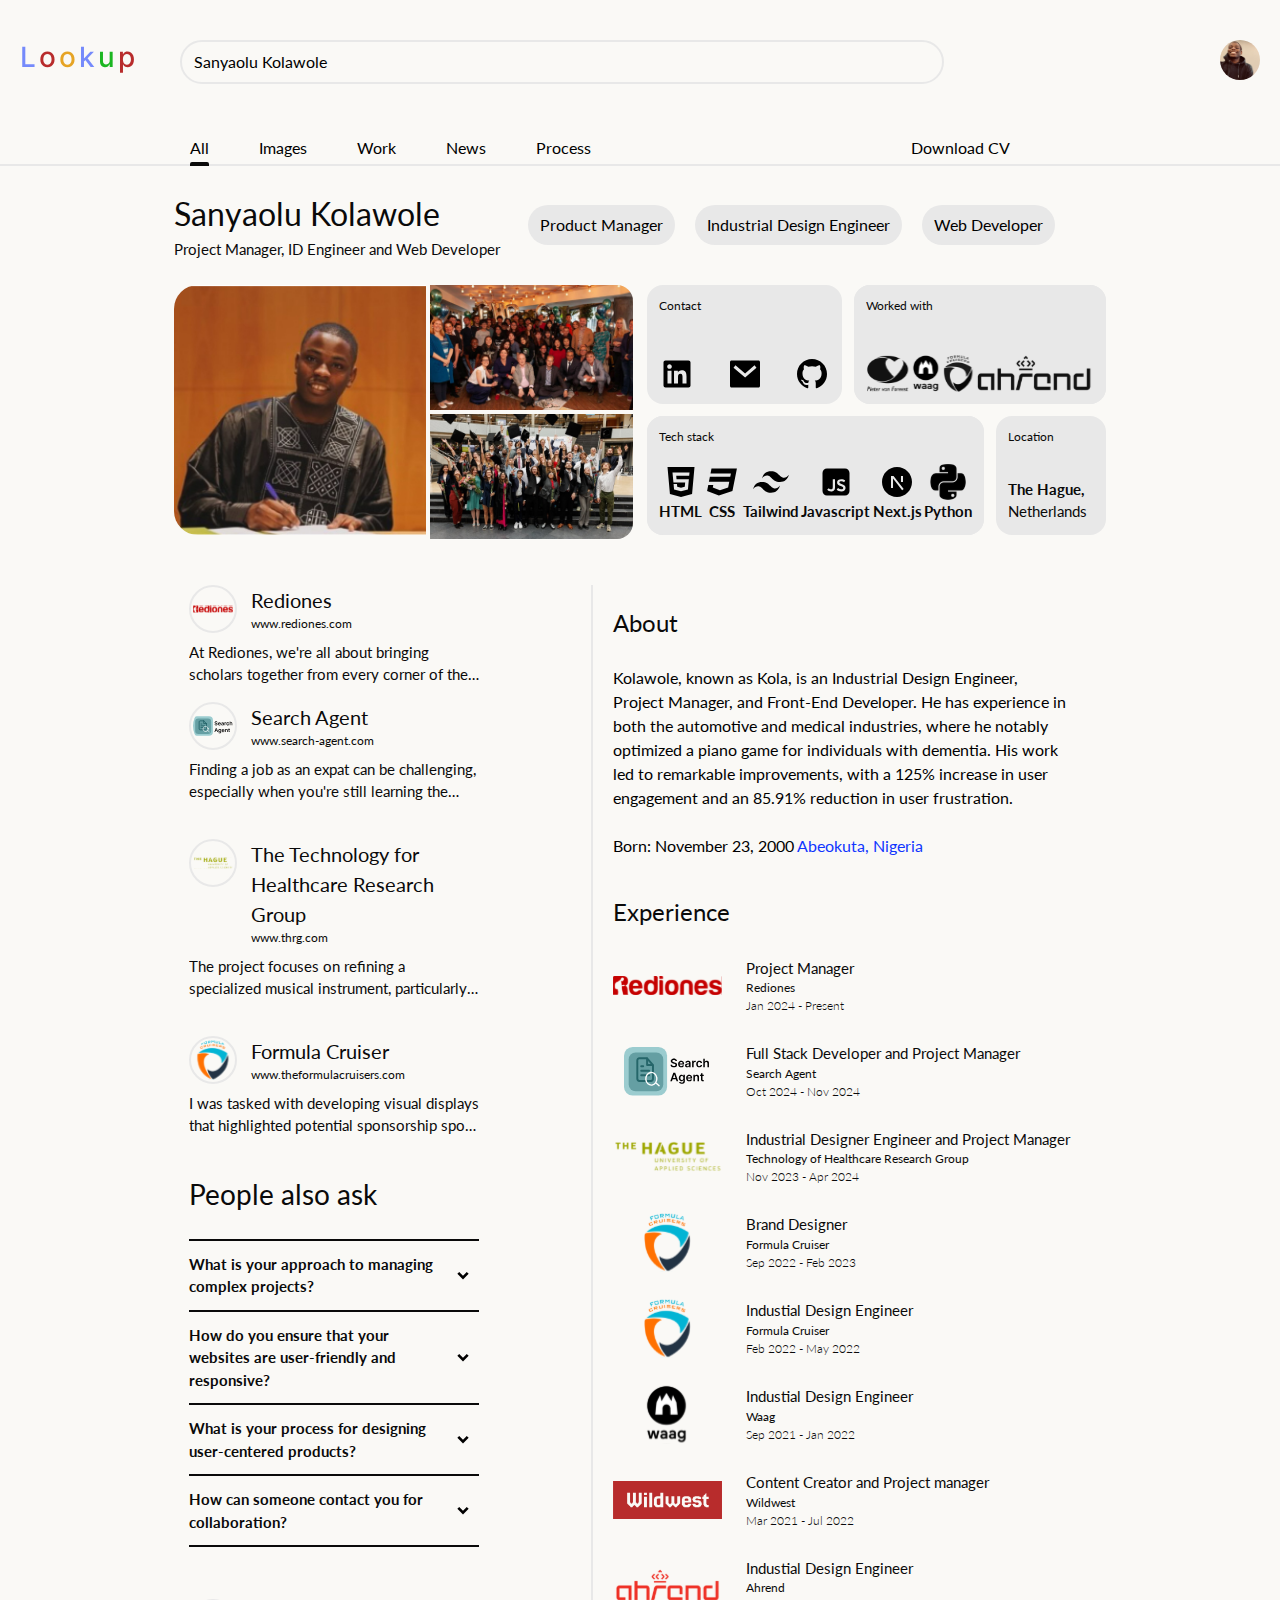
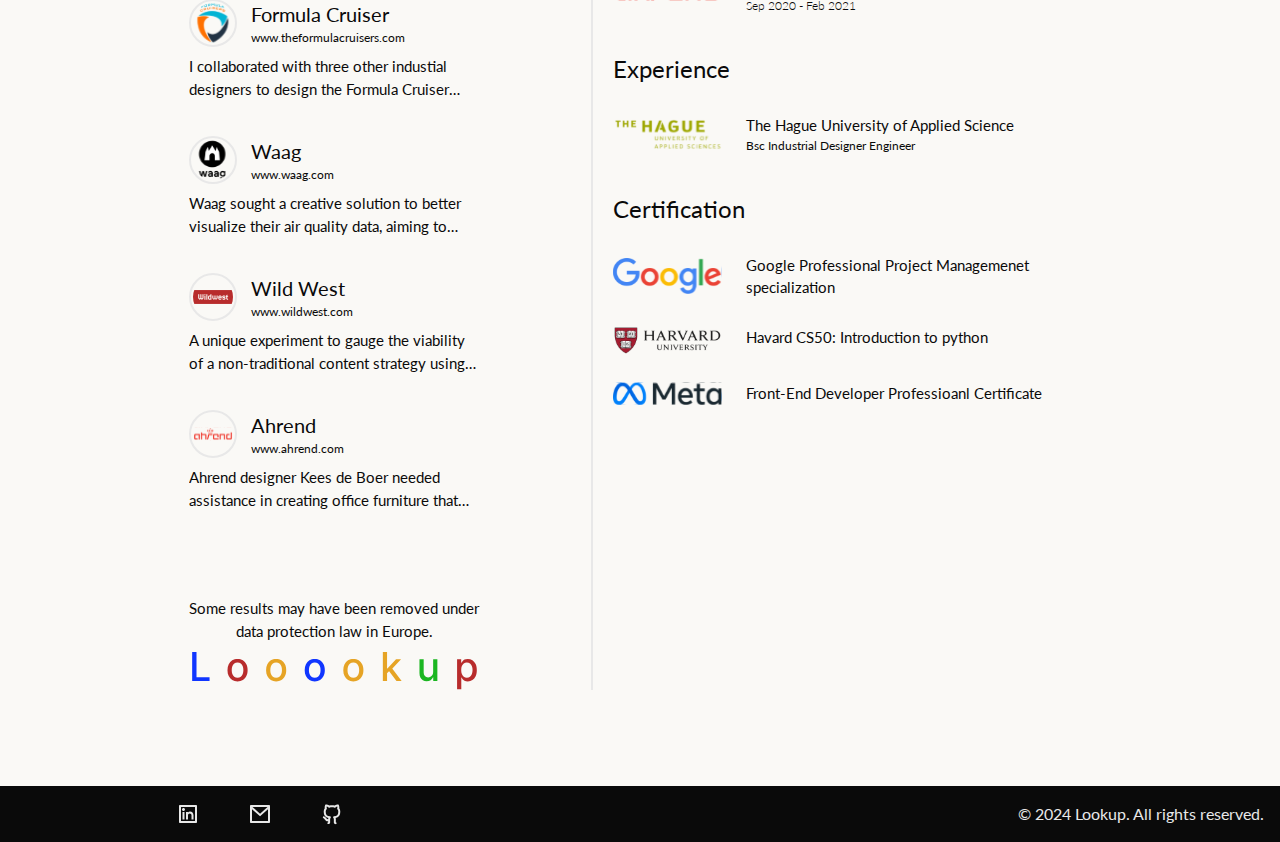
==== commit 3eb2f2c9: "Detailed Section made" ====
--- a/index.html
+++ b/index.html
@@ -102,7 +102,7 @@
       <ul class="flex pl-[15px] items-center xl:pl-[190px]">
         <!-- all -->
         <li
-          class="relative flex justify-center items-center mr-[25px] sm:mr-[50px] group js-nav"
+          class="relative flex justify-center items-center mr-[12px] sm:mr-[50px] group js-nav"
         >
           <a href="" class="pb-1"
             >All
@@ -114,7 +114,7 @@
 
         <!-- images -->
         <li
-          class="relative flex justify-center items-center mr-[25px] sm:mr-[50px] group js-nav"
+          class="relative flex justify-center items-center mr-[12px] sm:mr-[50px] group js-nav"
         >
           <a class="pb-1 cursor-pointer" onclick="runimages()"
             >Images
@@ -126,7 +126,7 @@
 
         <!-- work -->
         <li
-          class="relative flex justify-center items-center mr-[25px] sm:mr-[50px] group cursor-pointer js-nav open"
+          class="relative flex justify-center items-center mr-[12px] sm:mr-[50px] group cursor-pointer js-nav open"
         >
           <a class="pb-1 js-work" onclick="runProjects()"
             >Work
@@ -138,7 +138,7 @@
 
         <!-- News -->
         <li
-          class="relative flex justify-center items-center mr-[25px] sm:mr-[50px] group js-nav cursor-pointer"
+          class="relative flex justify-center items-center mr-[12px] sm:mr-[50px] group js-nav cursor-pointer"
           onclick="myNews()"
         >
           <a class="pb-1"
@@ -148,11 +148,23 @@
             ></span>
           </a>
         </li>
+
+        <!-- Detailed Portfolio -->
+        <li
+          class="relative flex justify-center items-center mr-[12px] sm:mr-[50px] group js-nav cursor-pointer"
+        >
+          <a href="assets/My resume.pdf" download class="pb-1">
+            Process
+            <span
+              class="rounded-t-sm border-2 border-[#0a0a0a] absolute mt-[26px] left-0 right-0 opacity-0 js-navline"
+            ></span>
+          </a>
+        </li>
         <!-- cv uses media queries -->
         <li
           class="relative flex justify-end items-center sm:ml-[30px] md:ml-[50px] lg:ml-[270px] group"
         >
-          <a href="assets/My resume.pdf" download class="pb-1">
+          <a href="assets/My CV.pdf" download class="pb-1">
             <span class="block max-s-phone:hidden">Download CV</span>
             <span class="hidden max-s-phone:block">CV</span>
           </a>
--- a/src/output.css
+++ b/src/output.css
@@ -742,6 +742,10 @@
   margin-right: 1.25rem;
 }
 
+.mr-\[12px\] {
+  margin-right: 12px;
+}
+
 .mr-\[14px\] {
   margin-right: 14px;
 }
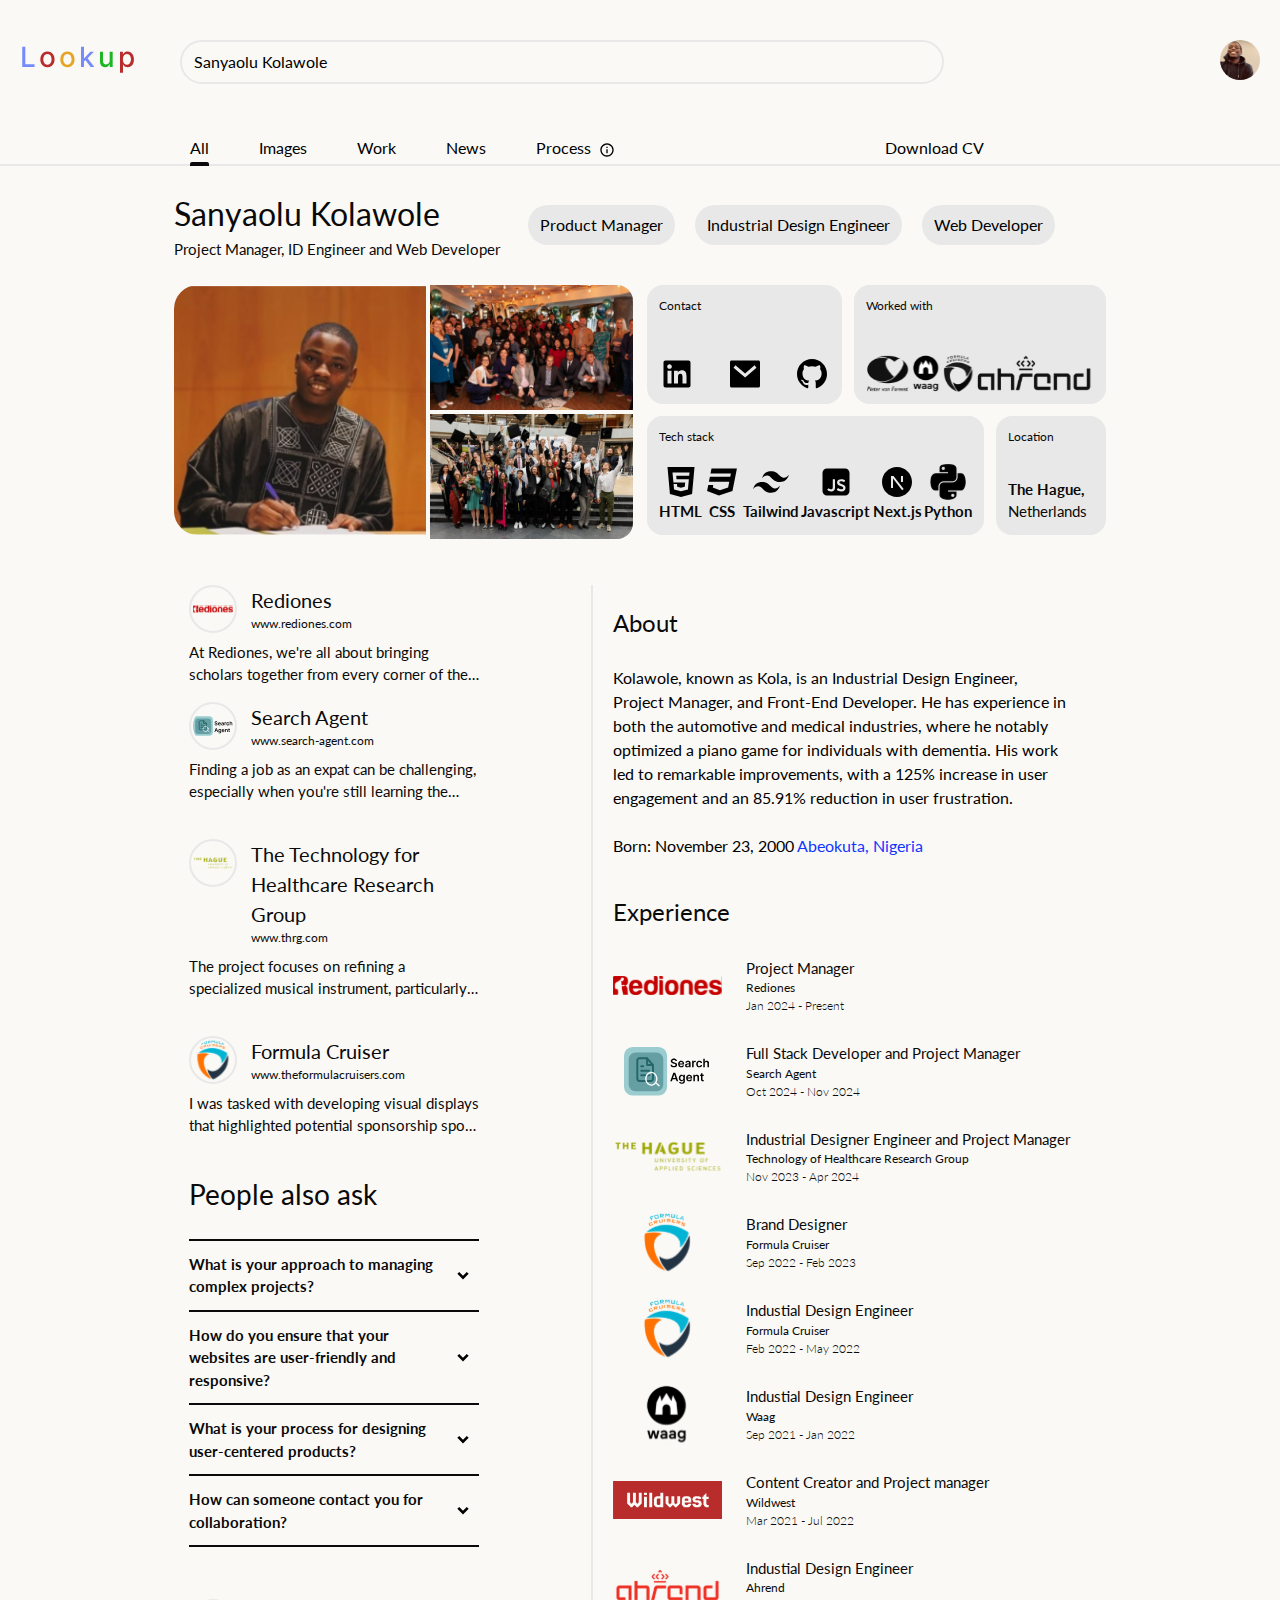
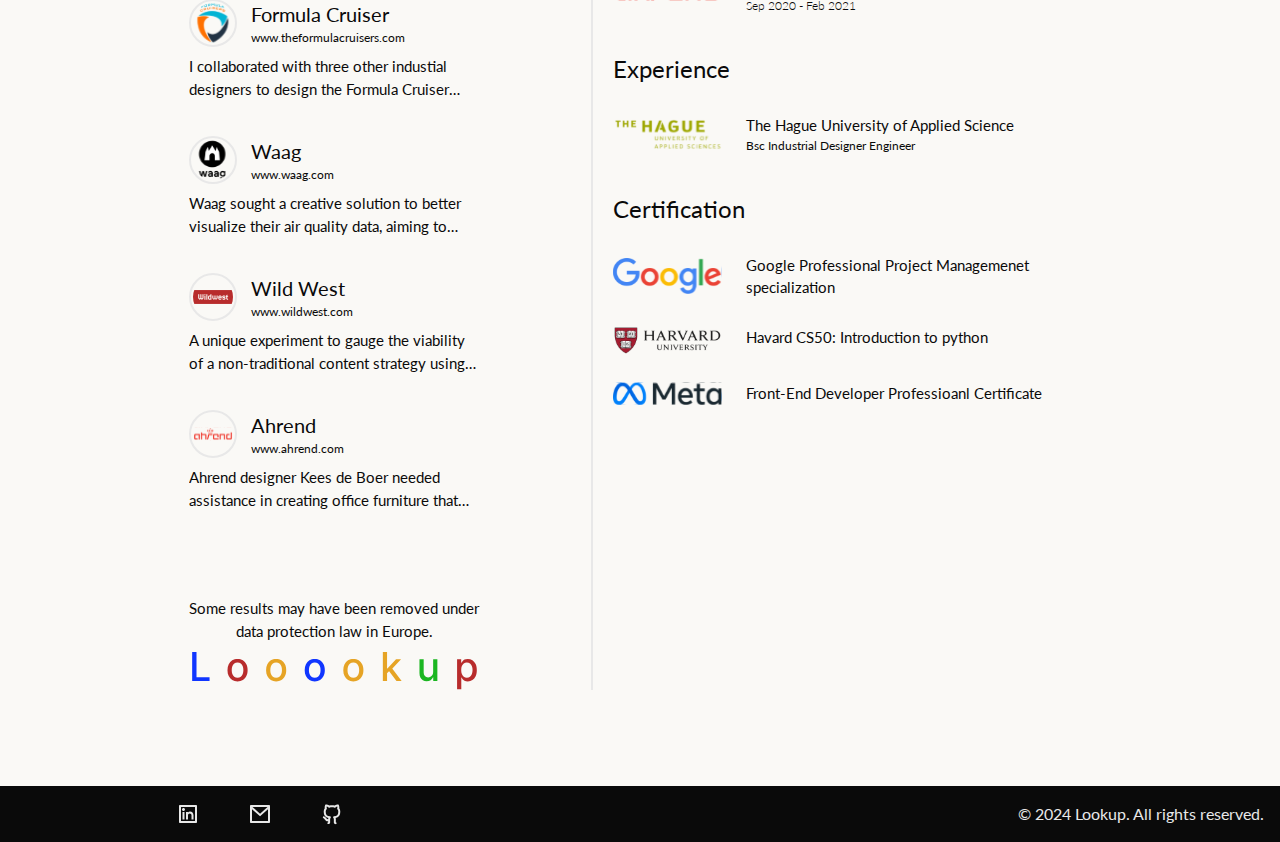
==== commit ec08ba76: "implemented tooltip" ====
--- a/index.html
+++ b/index.html
@@ -151,7 +151,7 @@
 
         <!-- Detailed Portfolio -->
         <li
-          class="relative flex justify-center items-center mr-[12px] sm:mr-[50px] group js-nav cursor-pointer"
+          class="relative flex justify-center items-center mr-[12px] sm:mr-[50px] lg:mr-0 group js-nav cursor-pointer"
         >
           <a href="assets/My resume.pdf" download class="pb-1">
             Process
@@ -159,10 +159,33 @@
               class="rounded-t-sm border-2 border-[#0a0a0a] absolute mt-[26px] left-0 right-0 opacity-0 js-navline"
             ></span>
           </a>
+
+          <!-- Info Icon -->
         </li>
+        <div class="relative ml-2 group max-lg:hidden">
+          <svg
+            xmlns="http://www.w3.org/2000/svg"
+            viewBox="0 0 24 24"
+            width="16"
+            height="16"
+            fill="currentColor"
+          >
+            <path
+              d="M12 22C6.47715 22 2 17.5228 2 12C2 6.47715 6.47715 2 12 2C17.5228 2 22 6.47715 22 12C22 17.5228 17.5228 22 12 22ZM12 20C16.4183 20 20 16.4183 20 12C20 7.58172 16.4183 4 12 4C7.58172 4 4 7.58172 4 12C4 16.4183 7.58172 20 12 20ZM11 7H13V9H11V7ZM11 11H13V17H11V11Z"
+            ></path>
+          </svg>
+          <!-- Tooltip -->
+          <h6
+            class="absolute left-8 top-0 hidden group-hover:block w-56 p-2 bg-gray-800 text-white rounded shadow-md opacity-0 group-hover:opacity-100 transition-opacity duration-300 z-10"
+          >
+            This section highlights the steps I took to get from concept to the
+            final design.
+          </h6>
+        </div>
+
         <!-- cv uses media queries -->
         <li
-          class="relative flex justify-end items-center sm:ml-[30px] md:ml-[50px] lg:ml-[270px] group"
+          class="relative flex justify-end items-center xs-higher:ml-[80px] sm:ml-[30px] md:ml-[50px] lg:ml-[270px] group"
         >
           <a href="assets/My CV.pdf" download class="pb-1">
             <span class="block max-s-phone:hidden">Download CV</span>
--- a/src/output.css
+++ b/src/output.css
@@ -670,10 +670,22 @@
   left: 0px;
 }
 
+.left-8 {
+  left: 2rem;
+}
+
 .right-0 {
   right: 0px;
 }
 
+.top-0 {
+  top: 0px;
+}
+
+.z-10 {
+  z-index: 10;
+}
+
 .col-span-2 {
   grid-column: span 2 / span 2;
 }
@@ -726,6 +738,10 @@
   margin-bottom: 8px;
 }
 
+.ml-2 {
+  margin-left: 0.5rem;
+}
+
 .ml-4 {
   margin-left: 1rem;
 }
@@ -736,6 +752,10 @@
 
 .ml-\[5px\] {
   margin-left: 5px;
+}
+
+.ml-\[80px\] {
+  margin-left: 80px;
 }
 
 .mr-5 {
@@ -863,6 +883,10 @@
   width: 80%;
 }
 
+.w-56 {
+  width: 14rem;
+}
+
 .w-\[110px\] {
   width: 110px;
 }
@@ -1010,6 +1034,10 @@
   margin-bottom: calc(27px * var(--tw-space-y-reverse));
 }
 
+.rounded {
+  border-radius: 0.25rem;
+}
+
 .rounded-2xl {
   border-radius: 1rem;
 }
@@ -1119,6 +1147,11 @@
   background-color: rgb(250 249 246 / var(--tw-bg-opacity));
 }
 
+.bg-gray-800 {
+  --tw-bg-opacity: 1;
+  background-color: rgb(31 41 55 / var(--tw-bg-opacity));
+}
+
 .bg-none {
   background-image: none;
 }
@@ -1128,6 +1161,10 @@
      object-fit: cover;
 }
 
+.p-2 {
+  padding: 0.5rem;
+}
+
 .p-4 {
   padding: 1rem;
 }
@@ -1230,12 +1267,23 @@
   color: rgb(232 232 232 / var(--tw-text-opacity));
 }
 
+.text-white {
+  --tw-text-opacity: 1;
+  color: rgb(255 255 255 / var(--tw-text-opacity));
+}
+
 .opacity-0 {
   opacity: 0;
 }
 
 .opacity-100 {
   opacity: 1;
+}
+
+.shadow-md {
+  --tw-shadow: 0 4px 6px -1px rgb(0 0 0 / 0.1), 0 2px 4px -2px rgb(0 0 0 / 0.1);
+  --tw-shadow-colored: 0 4px 6px -1px var(--tw-shadow-color), 0 2px 4px -2px var(--tw-shadow-color);
+  box-shadow: var(--tw-ring-offset-shadow, 0 0 #0000), var(--tw-ring-shadow, 0 0 #0000), var(--tw-shadow);
 }
 
 .outline-none {
@@ -1247,9 +1295,33 @@
   filter: var(--tw-blur) var(--tw-brightness) var(--tw-contrast) var(--tw-grayscale) var(--tw-hue-rotate) var(--tw-invert) var(--tw-saturate) var(--tw-sepia) var(--tw-drop-shadow);
 }
 
+.transition-opacity {
+  transition-property: opacity;
+  transition-timing-function: cubic-bezier(0.4, 0, 0.2, 1);
+  transition-duration: 150ms;
+}
+
+.duration-300 {
+  transition-duration: 300ms;
+}
+
 .focus\:outline-none:focus {
   outline: 2px solid transparent;
   outline-offset: 2px;
+}
+
+.group:hover .group-hover\:block {
+  display: block;
+}
+
+.group:hover .group-hover\:opacity-100 {
+  opacity: 1;
+}
+
+@media not all and (min-width: 1024px) {
+  .max-lg\:hidden {
+    display: none;
+  }
 }
 
 @media not all and (min-width: 768px) {
@@ -1343,6 +1415,10 @@
 }
 
 @media (min-width: 376px) {
+  .xs-higher\:ml-\[80px\] {
+    margin-left: 80px;
+  }
+
   .xs-higher\:block {
     display: block;
   }
@@ -1479,6 +1555,10 @@
     margin-left: 270px;
   }
 
+  .lg\:mr-0 {
+    margin-right: 0px;
+  }
+
   .lg\:mt-\[24px\] {
     margin-top: 24px;
   }
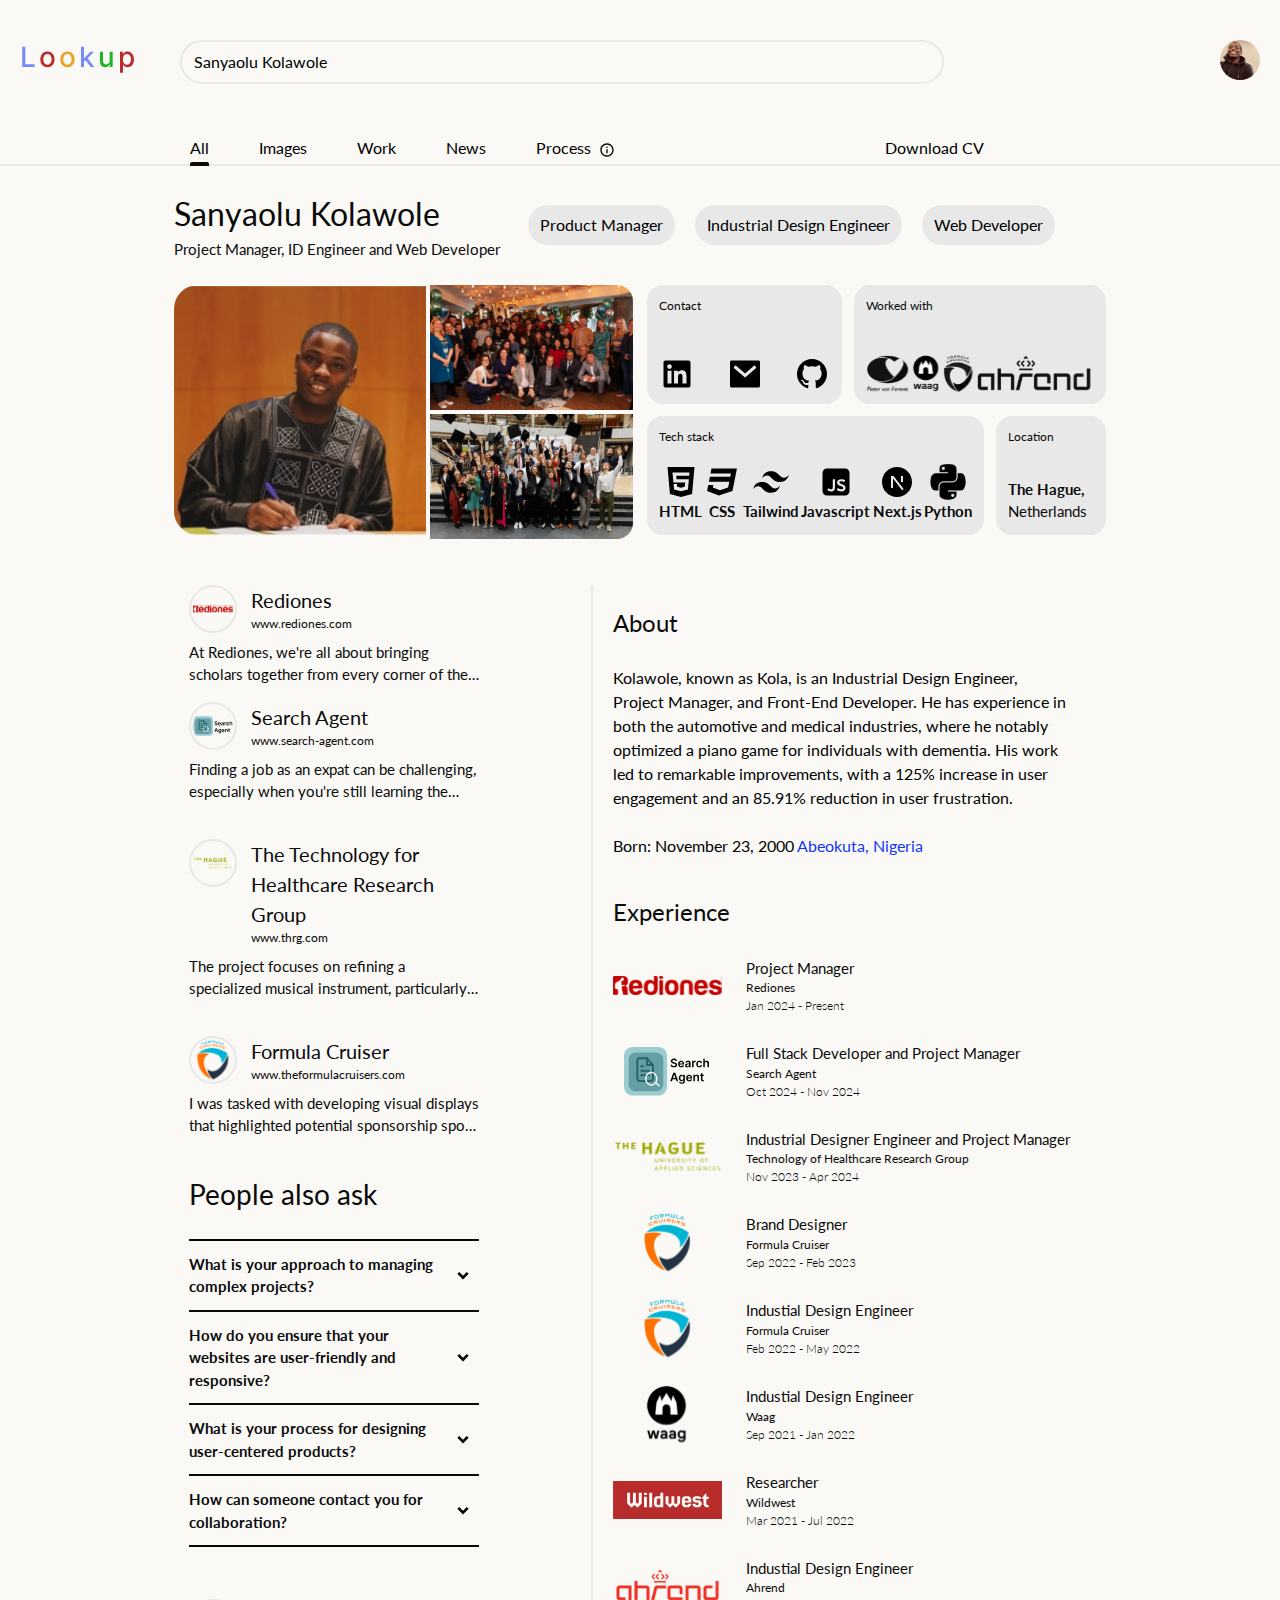
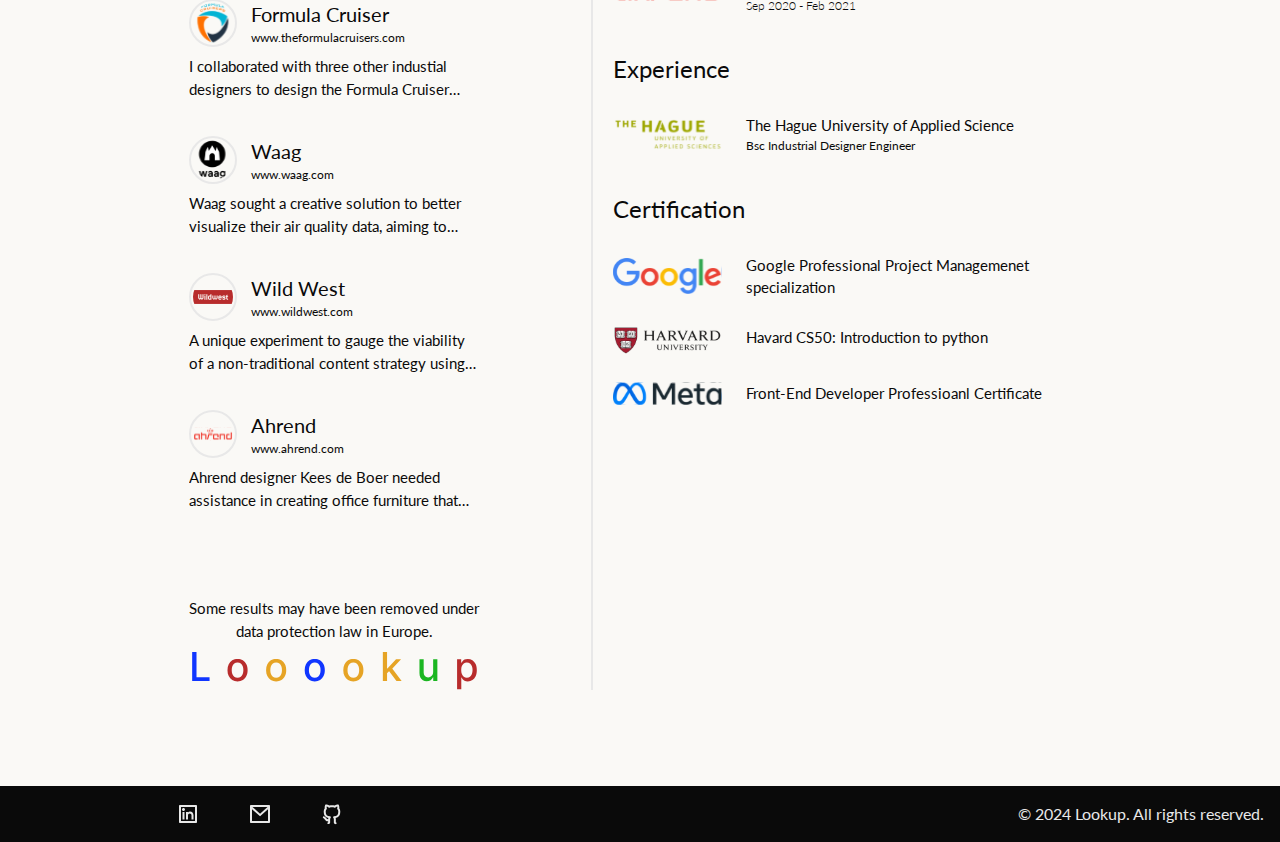
==== commit df8a1799: "updated wildwest" ====
--- a/index.html
+++ b/index.html
@@ -462,7 +462,10 @@
             />
             <div class="mb-2">
               <h4>Rediones</h4>
-              <a target="_blank" rel="noopener noreferrer"
+              <a
+                href="https://rediones.com/"
+                target="_blank"
+                rel="noopener noreferrer"
                 ><h6>www.rediones.com</h6></a
               >
             </div>
@@ -1396,7 +1399,7 @@
             </div>
 
             <div class="ml-6 w-3/4">
-              <h5>Content Creator and Project manager</h5>
+              <h5>Researcher</h5>
               <h6>Wildwest</h6>
               <h6 class="font-light">Mar 2021 - Jul 2022</h6>
             </div>
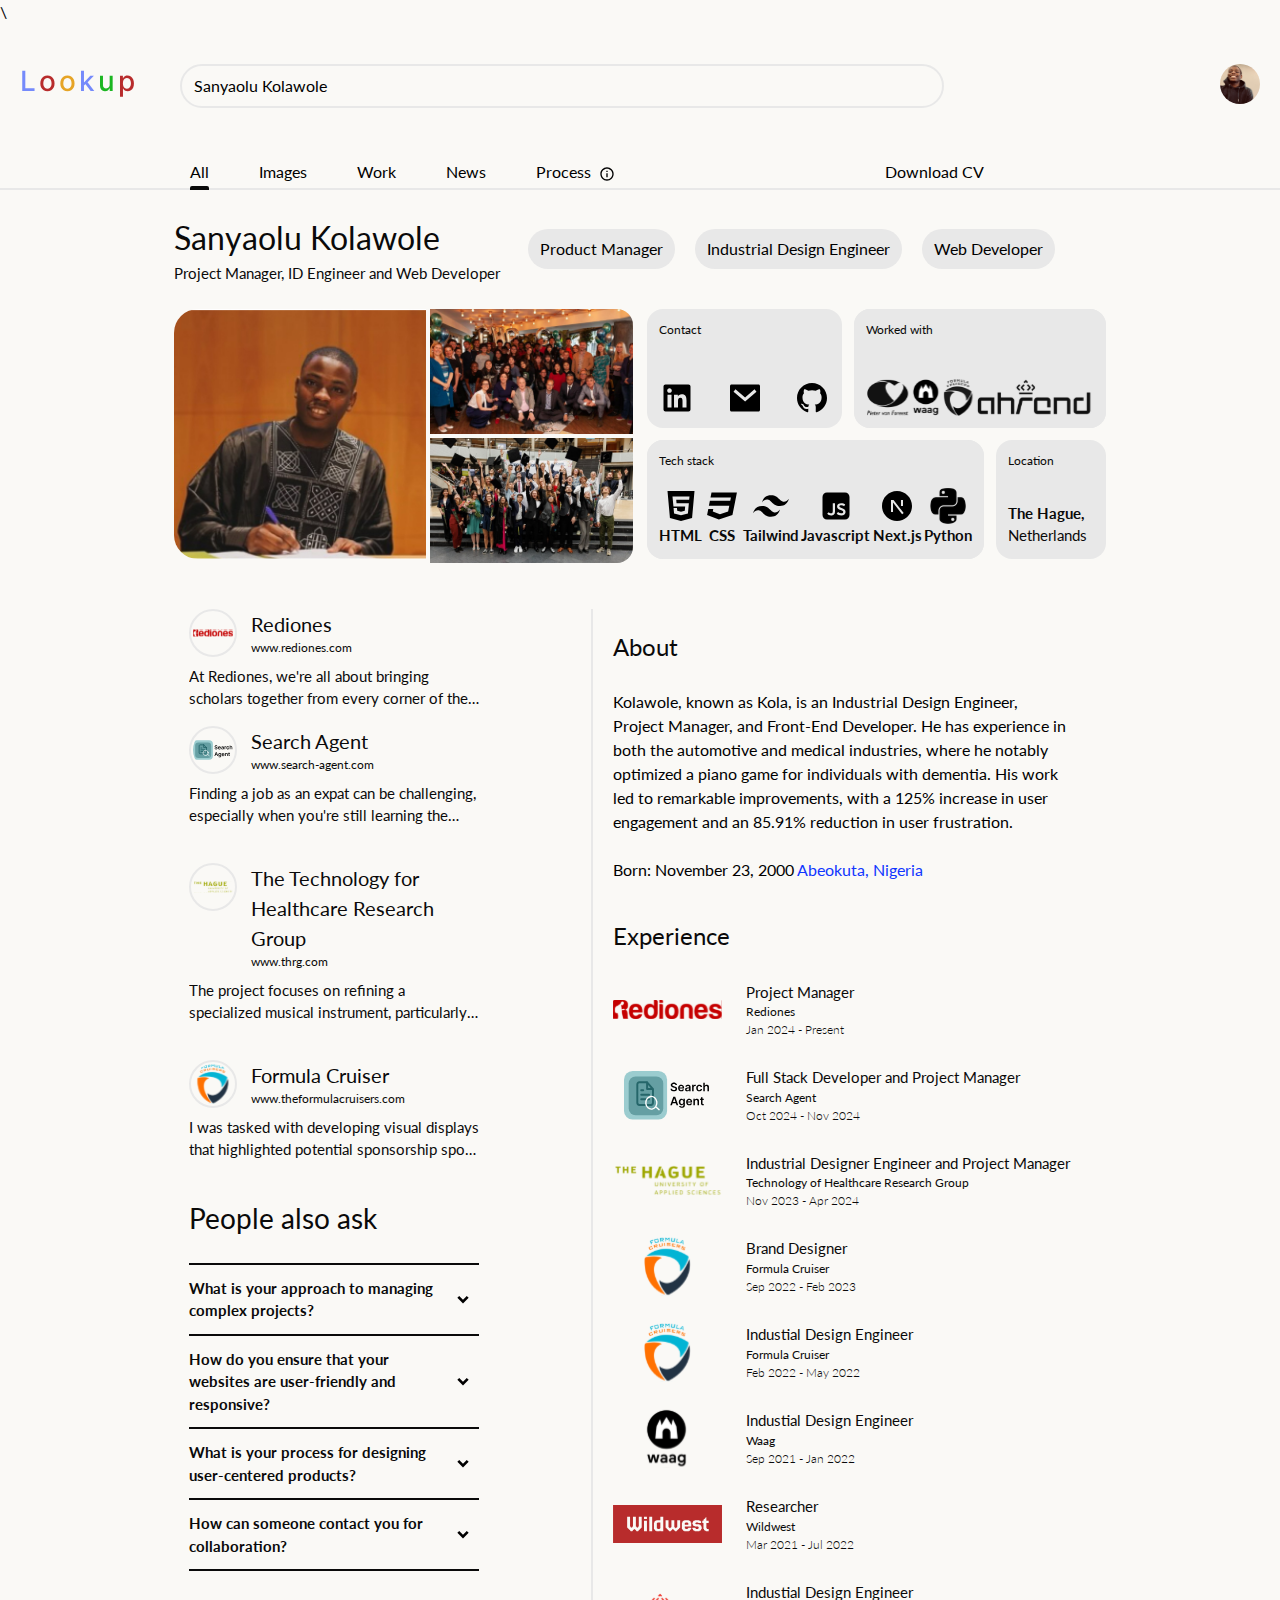
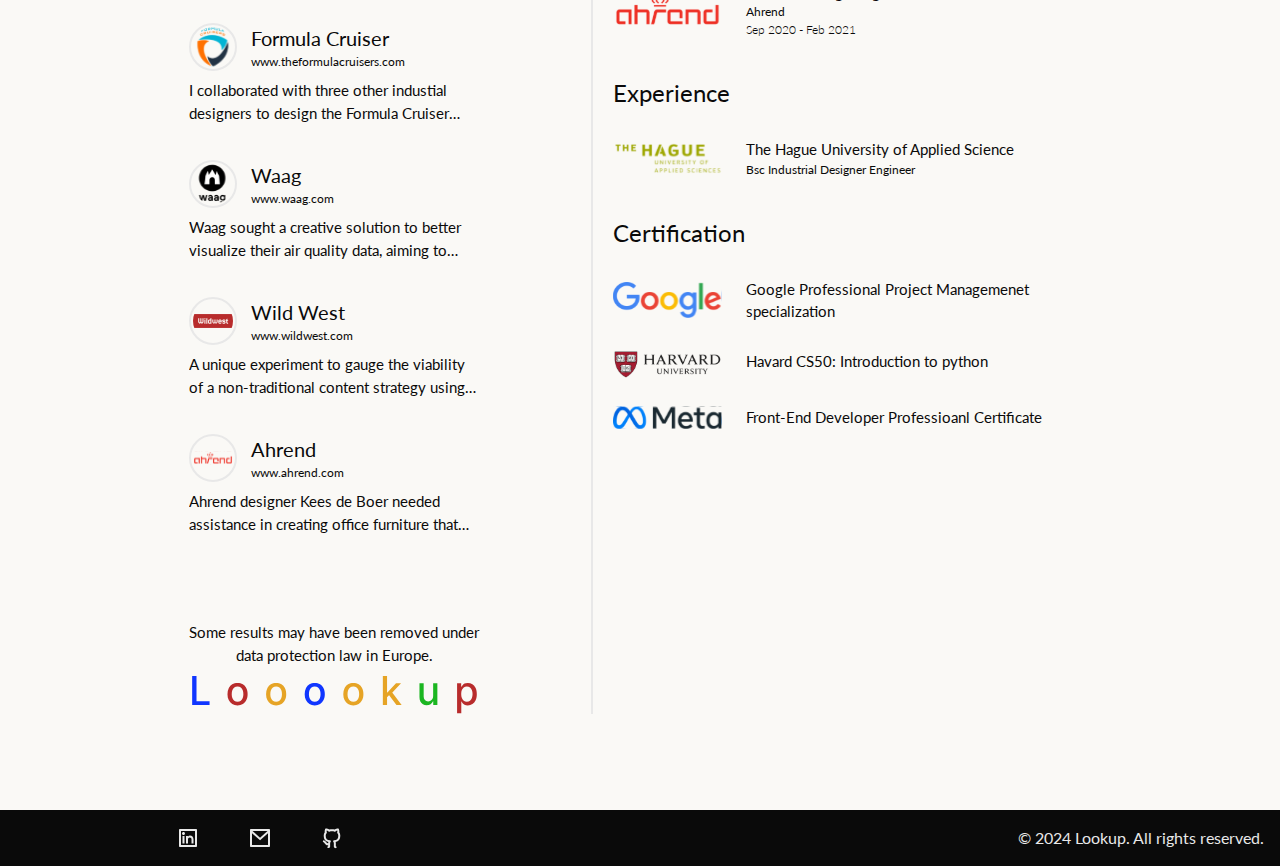
==== commit dabf5655: "seo" ====
--- a/index.html
+++ b/index.html
@@ -1,9 +1,47 @@
 <!DOCTYPE html>
 <html lang="en">
   <head>
+    <!-- Character Encoding -->
     <meta charset="UTF-8" />
+
+    <!-- Viewport for Responsiveness -->
     <meta name="viewport" content="width=device-width, initial-scale=1.0" />
-    <title>lookup</title>
+
+    <!-- SEO Title & Description -->
+    <title>Lookup - Elevate Your Digital Presence</title>
+    <meta
+      name="description"
+      content="Showcasing innovative projects, technical skills, and creative designs made by Kola."
+    />
+
+    <!-- Keywords for SEO -->
+    <meta
+      name="keywords"
+      content="portfolio, web development, front-end, UI/UX design, Lookup, Kolawole Sanyaolu, Netherlands, project showcase, Portfolio Review, Top 10 portfolios, Portfolio Inspiration, Kolawole, google portfolio, portfolio design"
+    />
+
+    <!-- Author -->
+    <meta name="author" content="Sanyaolu Kolawole" />
+
+    <!-- Open Graph Meta Tags (for Facebook, LinkedIn, etc.) -->
+    <meta property="og:title" content="Lookup - Explore Kola's Journey" />
+    <meta
+      property="og:description"
+      content="Discover my portfolio, showcasing my skills in web development, UI/UX design, and innovative projects."
+    />
+    <meta
+      property="og:image:alt"
+      content="Preview of Lookup portfolio website"
+    />
+    <meta property="og:url" content="https://lookup.com" />
+    <meta property="og:type" content="website" />
+    <meta property="og:site_name" content="Lookup" />
+    <meta property="og:locale" content="en_US" />
+
+    <!-- Favicon -->
+    <link rel="icon" type="image/png" href="assets/logo/logo.svg" />
+    <link rel="manifest" href="site.webmanifest" />
+
     <link rel="stylesheet" href="src/output.css" />
     <link rel="preconnect" href="https://fonts.googleapis.com" />
     <link rel="preconnect" href="https://fonts.gstatic.com" crossorigin />
@@ -11,6 +49,7 @@
       href="https://fonts.googleapis.com/css2?family=Lato:ital,wght@0,100;0,300;0,400;0,700;0,900;1,100;1,300;1,400;1,700;1,900&display=swap"
       rel="stylesheet"
     />
+    \
     <script>
       !(function (t, e) {
         var o, n, p, r;
@@ -453,7 +492,7 @@
         </section>
 
         <!-- Rediones start -->
-        <div class="flex flex-col mb-[16px] pm js-forNews">
+        <div class="flex flex-col mb-[16px] pm webdev js-forNews">
           <div class="flex">
             <img
               src="assets/logo/rediones-color.svg"
